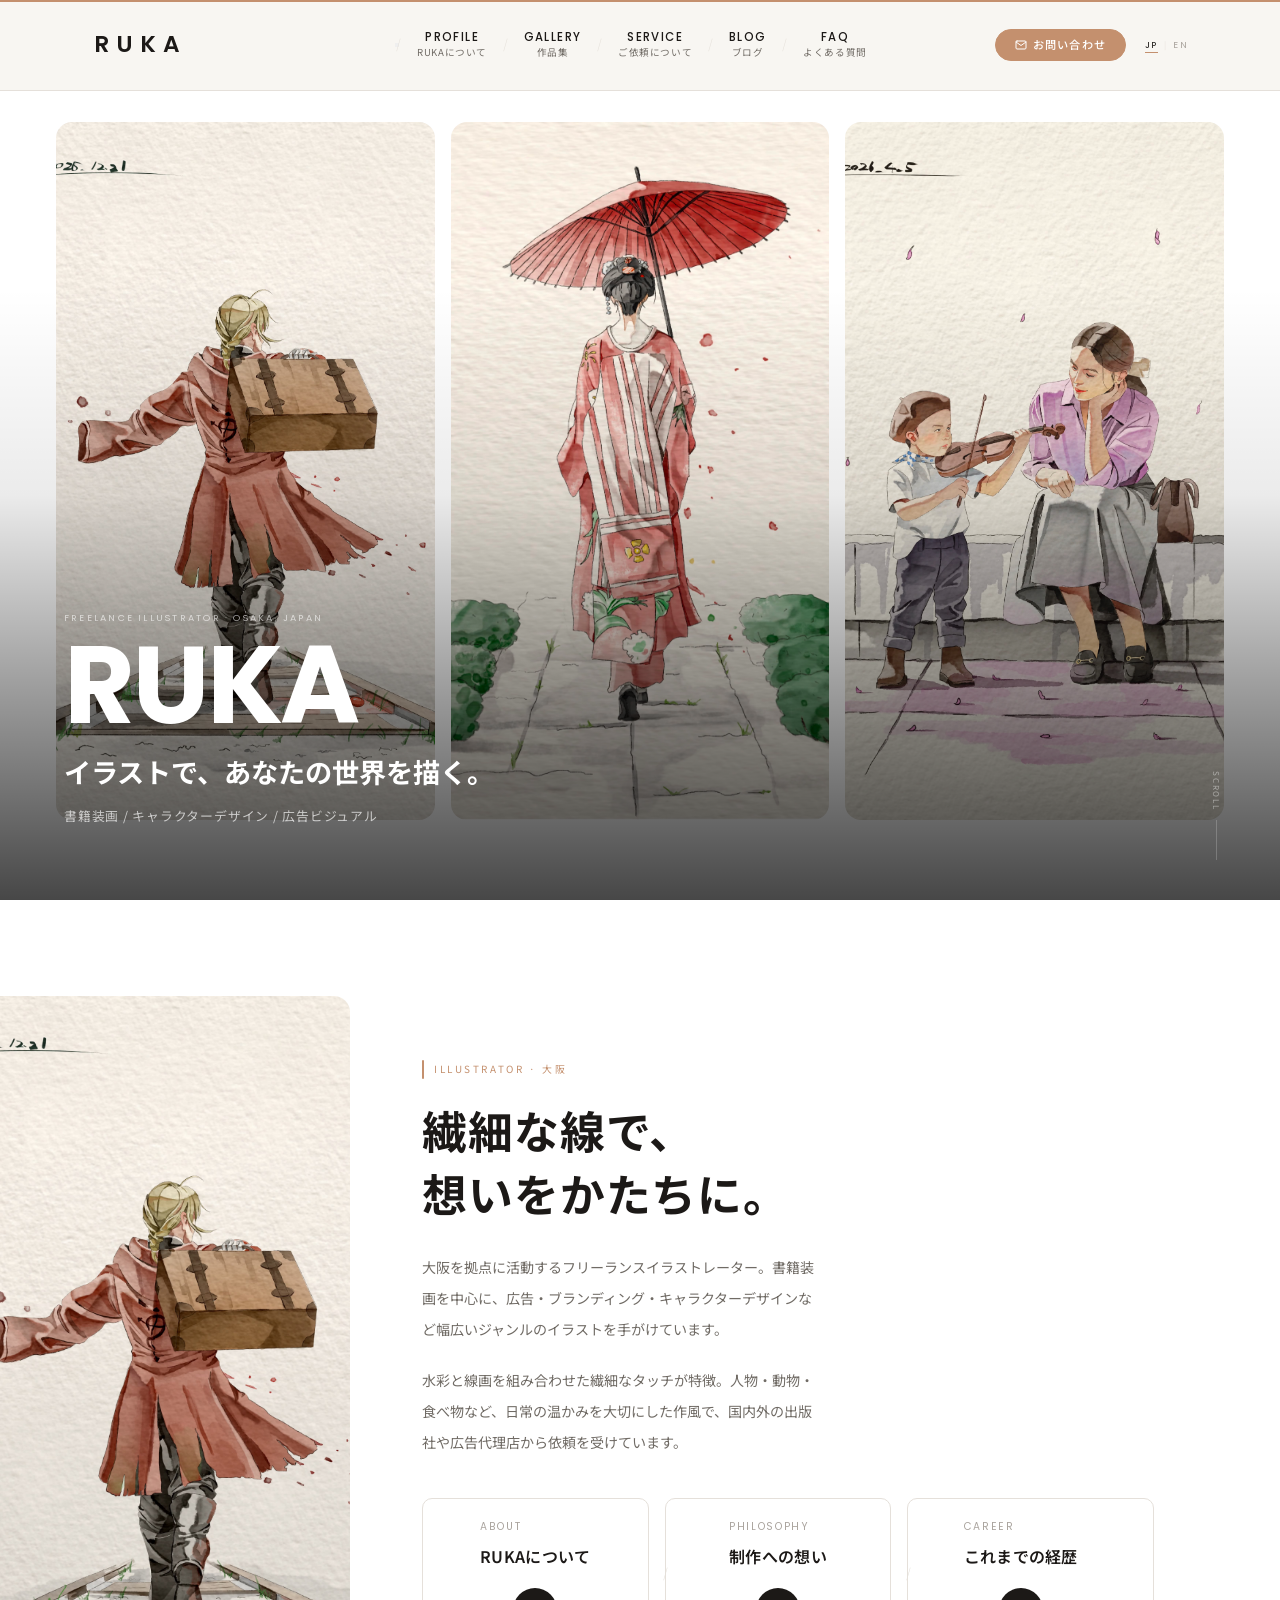
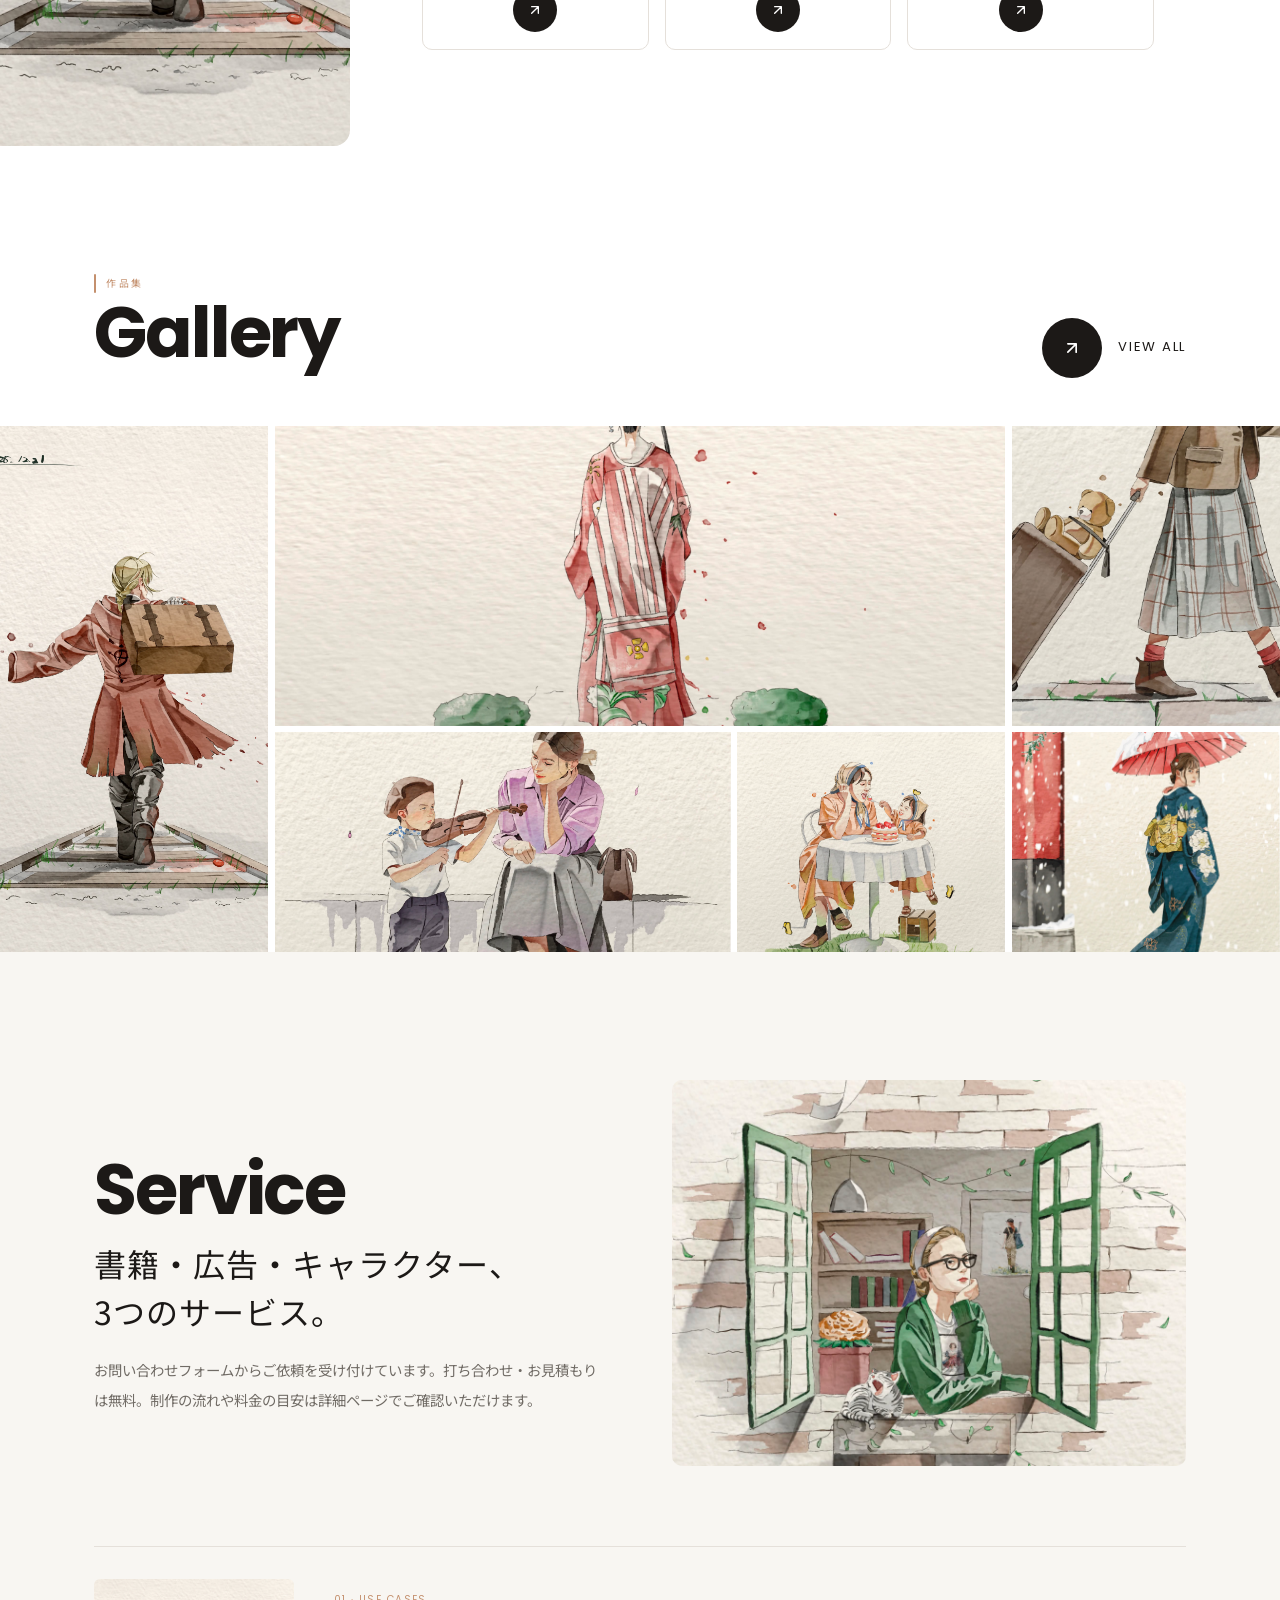
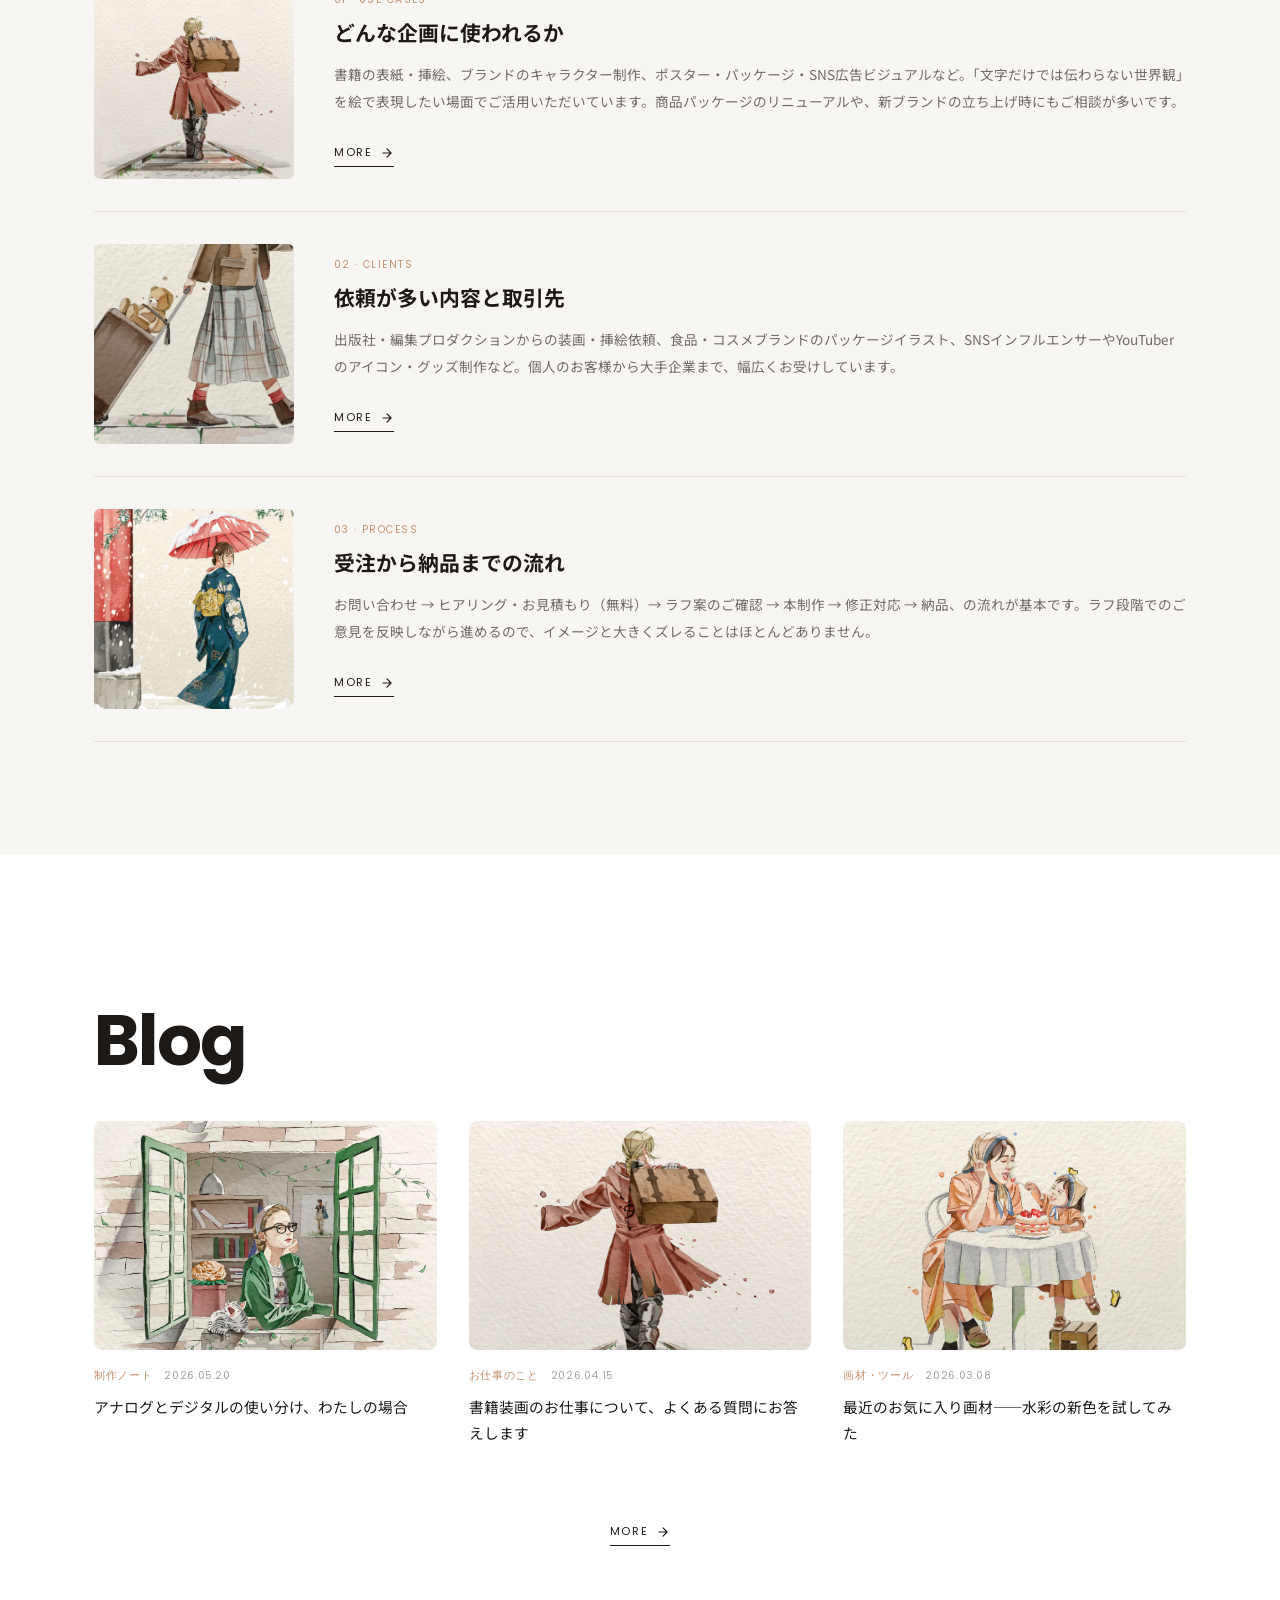
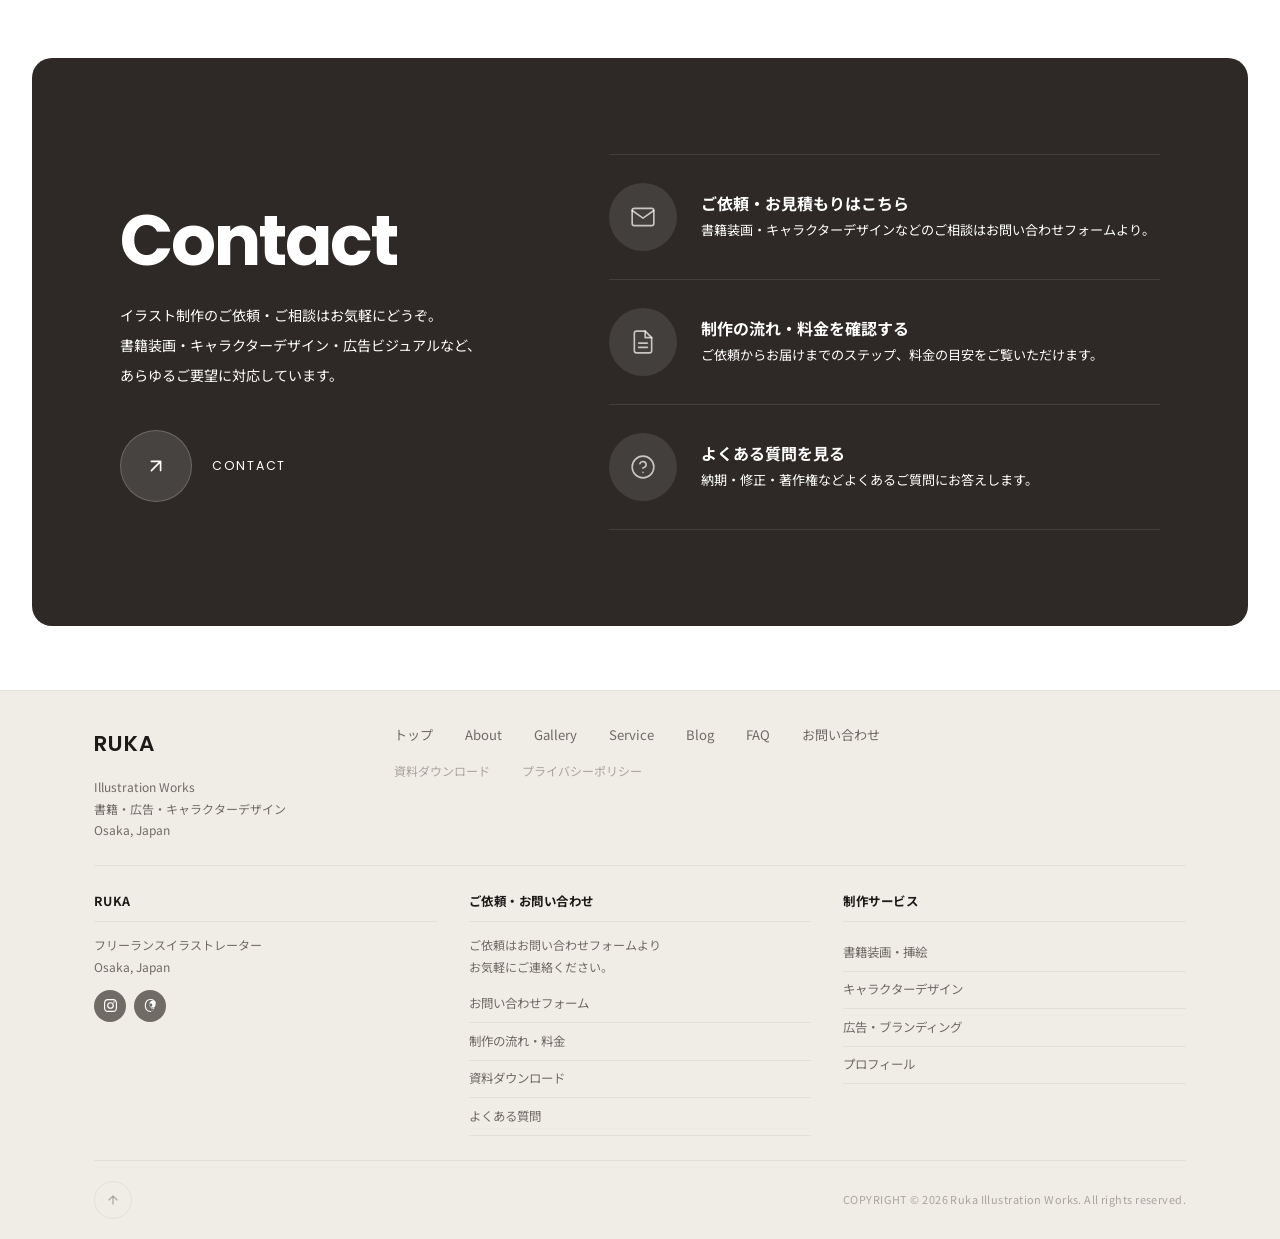
==== index.html @ 796aa5f4 "first commit" ====
<!DOCTYPE html>
<html lang="ja">
<head>
  <meta charset="UTF-8">
  <meta name="viewport" content="width=device-width, initial-scale=1.0">
  <title>RUKA — 書籍・広告・キャラクターのイラスト制作</title>
  <link rel="stylesheet" href="style.css">
  <style>
    /* ── HERO MV ── */
    .hero-mv {
      position: relative;
      width: 100%;
      height: 100svh;
      overflow: hidden;
    }
    .mv-track {
      display: grid;
      grid-template-columns: 1fr 1fr 1fr;
      gap: 16px;
      height: 100%;
      padding: calc(var(--hh) + 2rem) 3.5rem 5rem;
      box-sizing: border-box;
    }
    .mv-panel {
      overflow: hidden;
      position: relative;
    }
    .mv-panel { border-radius: 16px; }
    .mv-panel img {
      width: 100%;
      height: 100%;
      object-fit: cover;
      object-position: center center;
      display: block;
    }
    .mv-overlay {
      position: absolute;
      inset: 0;
      background: linear-gradient(to top, rgba(0,0,0,.72) 0%, rgba(0,0,0,.08) 45%, transparent 68%);
      pointer-events: none;
      z-index: 1;
    }
    .mv-body {
      position: absolute;
      bottom: 4.5rem;
      left: 4rem;
      z-index: 2;
      color: #fff;
    }
    .mv-eyebrow {
      font-family: 'Poppins', sans-serif;
      font-size: .58rem;
      letter-spacing: .24em;
      text-transform: uppercase;
      color: rgba(255,255,255,.62);
      margin-bottom: .65rem;
      display: block;
    }
    .mv-title {
      font-family: 'Poppins', sans-serif;
      font-size: clamp(3.5rem, 8.5vw, 7.5rem);
      font-weight: 700;
      line-height: .9;
      letter-spacing: -.02em;
      margin-bottom: .7rem;
      display: block;
    }
    .mv-sub {
      font-family: var(--font-ja);
      font-size: clamp(1.1rem, 2.2vw, 1.7rem);
      font-weight: 700;
      margin-bottom: .4rem;
      display: block;
    }
    .mv-desc {
      font-size: .8rem;
      color: rgba(255,255,255,.68);
      letter-spacing: .06em;
    }
    .mv-dots { display: none; }
    .mv-clone { display: none; }

    /* スクロールインジケーター */
    .hero-scroll {
      position: absolute;
      bottom: 2.5rem;
      right: 3.5rem;
      z-index: 3;
      display: flex;
      flex-direction: column;
      align-items: center;
      gap: .6rem;
      text-decoration: none;
    }
    .hero-scroll-text {
      font-size: .5rem;
      letter-spacing: .22em;
      text-transform: uppercase;
      color: rgba(255,255,255,.45);
      writing-mode: vertical-rl;
    }
    .hero-scroll-line {
      width: 1px;
      height: 40px;
      background: rgba(255,255,255,.2);
      position: relative;
      overflow: hidden;
    }
    .hero-scroll-line::after {
      content: '';
      position: absolute;
      top: -100%;
      left: 0;
      width: 100%;
      height: 100%;
      background: rgba(255,255,255,.55);
      animation: scrollDrop 1.8s ease-in-out infinite;
    }
    @keyframes scrollDrop {
      0%   { top: -100%; }
      100% { top: 100%; }
    }





























    
    /* ── SECTION SHARED ── */
    /* ── Profile (TOP) ── */
    /* ── Profile section ── */
    .sec-profile-top {
      display: grid;
      grid-template-columns:
        calc(280px + max((100vw - var(--max)) / 2, 0px))
        1fr;
      overflow: hidden;
      padding-top: 6rem;
    }
    .profile-main-img {
      overflow: hidden;
      border-radius: 0 16px 16px 0;
    }
    .profile-main-img img {
      width: 100%; height: 100%;
      object-fit: cover; object-position: center top;
      display: block;
      transition: transform 1s ease;
    }
    .sec-profile-top:hover .profile-main-img img { transform: scale(1.04); }
    .profile-content {
      display: flex;
      flex-direction: column;
      justify-content: center;
      padding: 4rem 3rem 6rem 4.5rem;
      padding-right: calc(max((100vw - var(--max)) / 2, 0px) + 3.5rem);
    }
    .profile-content-inner .eyebrow { margin-bottom: 1.25rem; }
    .profile-content-title {
      font-family: var(--font-ja);
      font-size: clamp(2.2rem, 3.5vw, 3rem);
      font-weight: 700;
      line-height: 1.4;
      margin-bottom: 1.75rem;
      letter-spacing: .02em;
    }
    .profile-content-inner p {
      font-size: .88rem;
      color: var(--ink2);
      line-height: 2.2;
      margin-bottom: 1.25rem;
      max-width: 400px;
    }
    .profile-nav-links {
      display: flex;
      flex-direction: row;
      gap: 1rem;
      margin-top: 2.5rem;
    }
    .profile-nav-link {
      flex: 1;
      display: flex;
      align-items: center;
      justify-content: space-between;
      padding: 1.1rem 1.25rem;
      border: 1px solid var(--border);
      border-radius: 10px;
      text-decoration: none;
      gap: 1rem;
      transition: opacity .2s;
    }
    .profile-nav-link:hover { opacity: .6; }
    .profile-nav-link-en {
      font-family: 'Poppins', sans-serif;
      font-size: .65rem;
      letter-spacing: .16em;
      text-transform: uppercase;
      color: var(--ink3);
      margin-bottom: .3rem;
    }
    .profile-nav-link-ja {
      font-family: var(--font-ja);
      font-size: 1rem;
      font-weight: 600;
      color: var(--ink);
      letter-spacing: .02em;
    }
    .profile-nav-link-arrow {
      width: 44px;
      height: 44px;
      border-radius: 50%;
      background: var(--ink);
      color: #fff;
      display: flex;
      align-items: center;
      justify-content: center;
      flex-shrink: 0;
      transition: background .22s;
    }
    .profile-nav-link:hover .profile-nav-link-arrow { background: var(--accent); }
    /* 丸 More ボタン */
    .circle-more {
      display: inline-flex;
      align-items: center;
      gap: 1rem;
      text-decoration: none;
    }
    .circle-more-icon {
      width: 60px;
      height: 60px;
      border-radius: 50%;
      background: var(--ink);
      color: #fff;
      display: flex;
      align-items: center;
      justify-content: center;
      flex-shrink: 0;
      transition: background .25s;
    }
    .circle-more:hover .circle-more-icon { background: var(--accent); }
    .circle-more-text {
      font-family: 'Poppins', sans-serif;
      font-size: .82rem;
      letter-spacing: .12em;
      text-transform: uppercase;
      color: var(--ink);
      transition: color .25s;
    }
    .circle-more:hover .circle-more-text { color: var(--accent); }

    /* ── Gallery preview ── */
    .sec-gallery-preview { padding: 8rem 0 0; overflow: hidden; }
    .gallery-preview-head {
      display: flex;
      align-items: flex-end;
      justify-content: space-between;
      margin-bottom: 3rem;
    }
    .gallery-preview-head-left .eyebrow { margin-bottom: .5rem; }
    .gallery-preview-grid {
      display: grid;
      grid-template-columns: 1fr 1.7fr 1fr 1fr;
      grid-template-rows: 300px 220px;
      gap: .4rem;
    }
    .gallery-preview-item {
      overflow: hidden;
      background: var(--bg-muted);
    }
    .gallery-preview-item:nth-child(1) { grid-column: 1; grid-row: 1 / span 2; }
    .gallery-preview-item:nth-child(2) { grid-column: 2 / span 2; grid-row: 1; }
    .gallery-preview-item:nth-child(3) { grid-column: 4; grid-row: 1; }
    .gallery-preview-item:nth-child(4) { grid-column: 2; grid-row: 2; }
    .gallery-preview-item:nth-child(5) { grid-column: 3; grid-row: 2; }
    .gallery-preview-item:nth-child(6) { grid-column: 4; grid-row: 2; }
    .gallery-preview-item img {
      width: 100%; height: 100%;
      object-fit: cover;
      display: block;
      transition: transform .7s;
    }
    .gallery-preview-item:hover img { transform: scale(1.06); }

    /* ── Works ── */
    .sec-works-new { padding: 8rem 0 7rem; background: var(--bg-soft); }
    .works-new-head {
      display: grid;
      grid-template-columns: 1fr 1fr;
      gap: 4rem;
      align-items: center;
      margin-bottom: 5rem;
    }
    .works-new-head-text .eyebrow { margin-bottom: .5rem; }
    .works-new-subhead {
      font-family: var(--font-ja);
      font-size: clamp(1.4rem, 2.5vw, 2rem);
      font-weight: 400;
      color: var(--ink);
      line-height: 1.5;
      margin: 1rem 0 1.25rem;
      letter-spacing: .03em;
    }
    .works-new-head-text p {
      font-size: .9rem;
      color: var(--ink2);
      line-height: 2.1;
    }
    .works-new-head-img {
      aspect-ratio: 4/3;
      overflow: hidden;
      border-radius: 10px;
      background: var(--bg-muted);
    }
    .works-new-head-img img {
      width: 100%; height: 100%;
      object-fit: cover;
      display: block;
    }
    .works-list { display: flex; flex-direction: column; }
    .works-item {
      display: grid;
      grid-template-columns: 200px 1fr;
      gap: 2.5rem;
      align-items: center;
      padding: 2rem 0;
      border-top: 1px solid var(--border);
    }
    .works-item:last-child { border-bottom: 1px solid var(--border); }
    .works-item-img {
      aspect-ratio: 1/1;
      overflow: hidden;
      border-radius: 6px;
      background: var(--bg-muted);
    }
    .works-item-img img {
      width: 100%; height: 100%;
      object-fit: cover;
      display: block;
      transition: transform .6s;
    }
    .works-item:hover .works-item-img img { transform: scale(1.04); }
    .works-item-cat {
      font-size: .63rem;
      letter-spacing: .14em;
      text-transform: uppercase;
      color: var(--accent);
      font-family: 'Poppins', sans-serif;
      display: block;
      margin-bottom: .5rem;
    }
    .works-item-title {
      font-family: var(--font-ja);
      font-size: clamp(1rem, 1.8vw, 1.3rem);
      font-weight: 700;
      color: var(--ink);
      margin-bottom: .75rem;
      line-height: 1.5;
      text-align: left;
    }
    .works-item-body-text {
      font-size: .85rem;
      color: var(--ink2);
      line-height: 2;
      text-align: left;
    }
    .works-all-link { text-align: center; margin-top: 3.5rem; }

    /* ── Blog ── */
    .sec-blog {
      padding: 8rem 0 7rem;
    }
    .blog-new-head { margin-bottom: 3rem; }
    .blog-new-head .eyebrow { margin-bottom: .5rem; }
    .blog-grid-new {
      display: grid;
      grid-template-columns: repeat(3, 1fr);
      gap: 2rem;
      margin-bottom: 3rem;
    }
    .blog-card-new {
      display: block;
      text-decoration: none;
      color: var(--ink);
    }
    .blog-card-new-thumb {
      aspect-ratio: 3/2;
      overflow: hidden;
      border-radius: 8px;
      background: var(--bg-muted);
      margin-bottom: 1rem;
    }
    .blog-card-new-thumb img {
      width: 100%; height: 100%;
      object-fit: cover;
      display: block;
      transition: transform .5s;
    }
    .blog-card-new:hover .blog-card-new-thumb img { transform: scale(1.04); }
    .blog-card-new-meta {
      display: flex;
      align-items: center;
      gap: .75rem;
      font-family: 'Poppins', sans-serif;
      font-size: .68rem;
      color: var(--ink3);
      letter-spacing: .06em;
      margin-bottom: .5rem;
    }
    .blog-card-new-cat { color: var(--accent); }
    .blog-card-new-title {
      font-size: .92rem;
      line-height: 1.75;
      color: var(--ink);
      transition: color .2s;
    }
    .blog-card-new:hover .blog-card-new-title { color: var(--accent); }
    .blog-more { text-align: center; }
    .blog-card-new--sp { display: none; }

    /* ── Service ── */
    .sec-service-new {
      padding: 8rem 0 7rem;
      background: var(--bg-soft);
    }
    .service-new-head { margin-bottom: 4rem; }
    .service-new-head .eyebrow { margin-bottom: .5rem; }
    .service-grid-new {
      display: grid;
      grid-template-columns: repeat(3, 1fr);
      gap: 1.75rem;
      margin-bottom: 3rem;
    }
    .service-card-new {
      background: var(--bg);
      border-radius: 10px;
      overflow: hidden;
      border: 1px solid var(--border);
      transition: transform .25s, box-shadow .25s;
    }
    .service-card-new:hover {
      transform: translateY(-4px);
      box-shadow: 0 10px 28px rgba(0,0,0,.07);
    }
    .service-card-img {
      aspect-ratio: 4/3;
      overflow: hidden;
    }
    .service-card-img img {
      width: 100%; height: 100%;
      object-fit: cover;
      display: block;
      transition: transform .5s;
    }
    .service-card-new:hover .service-card-img img { transform: scale(1.04); }
    .service-card-body { padding: 1.5rem 1.75rem 1.75rem; }
    .service-card-num {
      font-family: 'Poppins', sans-serif;
      font-size: .6rem;
      letter-spacing: .18em;
      text-transform: uppercase;
      color: var(--accent);
      margin-bottom: .6rem;
    }
    .service-card-title {
      font-family: var(--font-ja);
      font-size: 1.05rem;
      font-weight: 400;
      color: var(--ink);
      margin-bottom: .6rem;
      line-height: 1.4;
    }
    .service-card-desc {
      font-size: .83rem;
      color: var(--ink2);
      line-height: 1.9;
      margin-bottom: 1rem;
    }
    .service-card-price {
      font-size: .72rem;
      color: var(--ink3);
      border-top: 1px solid var(--border);
      padding-top: .85rem;
    }
    .service-card-price strong {
      font-family: var(--font-en);
      color: var(--accent);
      font-size: .9rem;
      font-weight: 300;
    }
    .service-all-link { text-align: center; }

    /* ── Contact (dark) ── */
    .sec-contact-dark {
      padding: 6rem 4rem;
      background: #2e2926;
      border-radius: 20px;
      overflow: hidden;
      margin: 0 2rem 4rem;
    }
    .contact-dark-inner {
      display: grid;
      grid-template-columns: 1fr 1.4fr;
      gap: 6rem;
      align-items: center;
    }
    .contact-dark-left .eyebrow { color: #fff; margin-bottom: .5rem; }
    .contact-dark-left .sec-deco-title { color: #fff; margin-bottom: 1.75rem; }
    .contact-dark-left-body {
      font-size: .88rem;
      color: #fff;
      line-height: 2.1;
      margin-bottom: 2.5rem;
    }
    .contact-circle-btn {
      display: inline-flex;
      align-items: center;
      gap: 1.25rem;
      text-decoration: none;
    }
    .contact-circle-icon {
      width: 72px;
      height: 72px;
      border-radius: 50%;
      background: rgba(255,255,255,.12);
      border: 1px solid rgba(255,255,255,.2);
      display: flex;
      align-items: center;
      justify-content: center;
      flex-shrink: 0;
      transition: background .25s;
    }
    .contact-circle-btn:hover .contact-circle-icon { background: rgba(255,255,255,.22); }
    .contact-circle-label {
      font-family: 'Poppins', sans-serif;
      font-size: .78rem;
      letter-spacing: .14em;
      text-transform: uppercase;
      color: #fff;
      transition: color .25s;
    }
    .contact-dark-items { display: flex; flex-direction: column; }
    .contact-dark-item {
      display: grid;
      grid-template-columns: 68px 1fr;
      gap: 1.5rem;
      align-items: center;
      padding: 1.75rem 0;
      border-bottom: 1px solid rgba(255,255,255,.1);
      text-decoration: none;
      transition: opacity .2s;
    }
    .contact-dark-item:first-child { border-top: 1px solid rgba(255,255,255,.1); }
    .contact-dark-item:hover { opacity: .75; }
    .contact-dark-item-icon {
      width: 68px;
      height: 68px;
      border-radius: 50%;
      background: rgba(255,255,255,.1);
      display: flex;
      align-items: center;
      justify-content: center;
      flex-shrink: 0;
    }
    .contact-dark-item h3 {
      font-family: var(--font-ja);
      font-size: 1rem;
      font-weight: 700;
      color: #fff;
      margin-bottom: .3rem;
      line-height: 1.4;
    }
    .contact-dark-item p {
      font-size: .82rem;
      color: #fff;
      line-height: 1.7;
    }

    /* ── Brand Statement ── */
    .sec-brand-stmt {
      padding: 6rem 0 5rem;
    }
    .brand-stmt-inner {
      display: grid;
      grid-template-columns: 1fr 1fr;
      gap: 4rem;
      align-items: center;
    }
    .brand-stmt-name {
      font-family: 'Poppins', sans-serif;
      font-size: clamp(4rem, 9vw, 9rem);
      font-weight: 700;
      color: var(--ink);
      line-height: 1;
      letter-spacing: -.03em;
    }
    .brand-stmt-tagline {
      font-family: var(--font-ja);
      font-size: clamp(1.4rem, 2.8vw, 2.4rem);
      font-weight: 700;
      color: var(--ink);
      line-height: 1.4;
      margin-bottom: .75rem;
    }
    .brand-stmt-desc {
      font-size: .82rem;
      color: var(--ink3);
      letter-spacing: .08em;
    }

    @media (max-width: 960px) {
      /* ── SP SLIDER ── */
      .mv-track {
        display: flex;
        gap: 12px;
        height: 100%;
        padding: 0;
        transition: transform .7s cubic-bezier(.4,0,.2,1);
      }
      .mv-panel {
        width: 85vw;
        flex-shrink: 0;
        border-radius: 16px !important;
      }
      .mv-clone { display: flex; }
      .mv-track { padding: calc(var(--hh) + 1rem) 0 4rem; }
      .mv-body { bottom: 4rem; left: 1.5rem; right: 1.5rem; }
      .mv-dots {
        display: flex;
        position: absolute;
        bottom: 2rem;
        left: 50%;
        transform: translateX(-50%);
        gap: .5rem;
        z-index: 3;
      }
      .mv-dot {
        height: 6px;
        width: 6px;
        border-radius: 3px;
        background: rgba(255,255,255,.38);
        transition: width .3s, background .3s;
      }
      .mv-dot.active { width: 18px; background: #fff; }
      .hero-scroll { display: none; }
      /* ── NEW SECTIONS SP ── */
      .sec-profile-top { grid-template-columns: 1fr; padding-top: 0; }
      .profile-main-img { aspect-ratio: 3/4; border-radius: 0; }
      .profile-content { padding: 3rem 1.5rem 5rem; }
      .profile-content-inner p { max-width: 100%; }
      .gallery-preview-head { flex-direction: column; align-items: flex-start; gap: 1.5rem; }
      .gallery-preview-grid {
        grid-template-columns: 3fr 2fr 2fr;
        grid-template-rows: 195px 215px 165px;
      }
      .gallery-preview-item:nth-child(1) { grid-column: 1 / span 2; grid-row: 1; }
      .gallery-preview-item:nth-child(2) { grid-column: 3;           grid-row: 1; }
      .gallery-preview-item:nth-child(3) { grid-column: 1;           grid-row: 2; }
      .gallery-preview-item:nth-child(4) { grid-column: 2 / span 2;  grid-row: 2; }
      .gallery-preview-item:nth-child(5) { grid-column: 1 / span 2;  grid-row: 3; }
      .gallery-preview-item:nth-child(6) { grid-column: 3;           grid-row: 3; display: block; }
      .works-new-head { grid-template-columns: 1fr; }
      .works-new-head-img { order: -1; }
      .works-item { grid-template-columns: 160px 1fr; gap: 1.5rem; }
      .service-grid-new { grid-template-columns: 1fr; }
      .contact-dark-inner { grid-template-columns: 1fr; gap: 3rem; }
      .sec-contact-dark { padding: 4rem 1.5rem 5rem; border-radius: 0; margin: 0; }
    }
    @media (max-width: 640px) {
      .stats-inner { gap: 2rem; }
      .sec-deco-title { font-size: clamp(2.8rem, 13vw, 4.5rem); }
      .brand-stmt-inner { grid-template-columns: 1fr; gap: 2rem; }
      .works-item { grid-template-columns: 1fr; gap: 1rem; }
      .service-grid-new { grid-template-columns: 1fr 1fr; gap: 1rem; }
      .blog-grid-new { grid-template-columns: 1fr 1fr; }
      .blog-card-new--sp { display: block; }
      .news-item-new { grid-template-columns: 1fr; gap: .3rem; }
    }
  </style>
</head>
<body>

<header>
  <div class="wrap">
    <a href="index.html" class="logo">RUKA</a>
    <nav id="nav">
      <a href="profile.html"><span class="nav-en">Profile</span><span class="nav-ja">RUKAについて</span></a>
      <a href="gallery.html"><span class="nav-en">Gallery</span><span class="nav-ja">作品集</span></a>
      <a href="service.html"><span class="nav-en">Service</span><span class="nav-ja">ご依頼について</span></a>
      <a href="news.html"><span class="nav-en">Blog</span><span class="nav-ja">ブログ</span></a>
      <a href="faq.html"><span class="nav-en">FAQ</span><span class="nav-ja">よくある質問</span></a>
      <div class="nav-lang">
        <button class="lang-sw-btn" data-lang="ja">JP</button>
        <span class="lang-sw-sep">|</span>
        <button class="lang-sw-btn" data-lang="en">EN</button>
      </div>
      <div class="nav-cta-wrap">
        <a href="contact.html" class="header-cta-btn header-cta-btn--fill"><svg width="14" height="14" viewBox="0 0 24 24" fill="none" stroke="currentColor" stroke-width="2" stroke-linecap="round" stroke-linejoin="round"><path d="M4 4h16c1.1 0 2 .9 2 2v12c0 1.1-.9 2-2 2H4c-1.1 0-2-.9-2-2V6c0-1.1.9-2 2-2z"/><polyline points="22,6 12,13 2,6"/></svg>お問い合わせ</a>
      </div>
    </nav>
    <div class="header-cta">
      <a href="contact.html" class="header-cta-btn header-cta-btn--fill"><svg width="12" height="12" viewBox="0 0 24 24" fill="none" stroke="currentColor" stroke-width="2" stroke-linecap="round" stroke-linejoin="round"><path d="M4 4h16c1.1 0 2 .9 2 2v12c0 1.1-.9 2-2 2H4c-1.1 0-2-.9-2-2V6c0-1.1.9-2 2-2z"/><polyline points="22,6 12,13 2,6"/></svg>お問い合わせ</a>
    </div>
    <div class="lang-sw">
      <button class="lang-sw-btn" data-lang="ja">JP</button>
      <span class="lang-sw-sep">|</span>
      <button class="lang-sw-btn" data-lang="en">EN</button>
    </div>
    <button class="menu-btn" id="menuBtn" aria-label="メニューを開く">
      <span></span><span></span><span></span>
    </button>
  </div>
</header>

<!-- HERO MV -->
<section class="hero-mv">
  <div class="mv-track" id="mvTrack">
    <div class="mv-panel mv-clone"><img src="images/oyako.jpg"   alt=""></div>
    <div class="mv-panel"><img src="images/hagaren.jpg" alt="イラスト作品1"></div>
    <div class="mv-panel"><img src="images/maiko.jpg"   alt="イラスト作品2"></div>
    <div class="mv-panel"><img src="images/oyako.jpg"   alt="イラスト作品3"></div>
    <div class="mv-panel mv-clone"><img src="images/hagaren.jpg" alt=""></div>
  </div>
  <div class="mv-overlay"></div>
  <div class="mv-body">
    <span class="mv-eyebrow">Freelance Illustrator · Osaka, Japan</span>
    <span class="mv-title">RUKA</span>
    <span class="mv-sub">イラストで、あなたの世界を描く。</span>
    <p class="mv-desc">書籍装画 / キャラクターデザイン / 広告ビジュアル</p>
  </div>
  <div class="mv-dots" id="mvDots">
    <span class="mv-dot active"></span>
    <span class="mv-dot"></span>
    <span class="mv-dot"></span>
  </div>
  <a href="#profile" class="hero-scroll" aria-label="スクロールして続きを見る">
    <span class="hero-scroll-text">Scroll</span>
    <span class="hero-scroll-line"></span>
  </a>
</section>


<!-- ④ Profile -->
<section class="sec-profile-top" id="profile">

  <!-- 左：メイン画像（画面端ブリード） -->
  <div class="profile-main-img">
    <img src="images/hagaren.jpg" alt="RUKA イラスト作品">
  </div>

  <!-- 右：テキストコンテンツ -->
  <div class="profile-content">
    <div class="profile-content-inner">
      <span class="eyebrow">Illustrator · 大阪</span>
      <h2 class="profile-content-title">繊細な線で、<br>想いをかたちに。</h2>
      <p>大阪を拠点に活動するフリーランスイラストレーター。書籍装画を中心に、広告・ブランディング・キャラクターデザインなど幅広いジャンルのイラストを手がけています。</p>
      <p>水彩と線画を組み合わせた繊細なタッチが特徴。人物・動物・食べ物など、日常の温かみを大切にした作風で、国内外の出版社や広告代理店から依頼を受けています。</p>
      <nav class="profile-nav-links">
        <a href="profile.html" class="profile-nav-link">
          <div>
            <div class="profile-nav-link-en">About</div>
            <div class="profile-nav-link-ja">RUKAについて</div>
          </div>
          <span class="profile-nav-link-arrow">
            <svg width="16" height="16" viewBox="0 0 24 24" fill="none" stroke="currentColor" stroke-width="2" stroke-linecap="round" stroke-linejoin="round"><path d="M7 17L17 7M17 7H7M17 7v10"/></svg>
          </span>
        </a>
        <a href="profile.html#philosophy" class="profile-nav-link">
          <div>
            <div class="profile-nav-link-en">Philosophy</div>
            <div class="profile-nav-link-ja">制作への想い</div>
          </div>
          <span class="profile-nav-link-arrow">
            <svg width="16" height="16" viewBox="0 0 24 24" fill="none" stroke="currentColor" stroke-width="2" stroke-linecap="round" stroke-linejoin="round"><path d="M7 17L17 7M17 7H7M17 7v10"/></svg>
          </span>
        </a>
        <a href="profile.html#career" class="profile-nav-link">
          <div>
            <div class="profile-nav-link-en">Career</div>
            <div class="profile-nav-link-ja">これまでの経歴</div>
          </div>
          <span class="profile-nav-link-arrow">
            <svg width="16" height="16" viewBox="0 0 24 24" fill="none" stroke="currentColor" stroke-width="2" stroke-linecap="round" stroke-linejoin="round"><path d="M7 17L17 7M17 7H7M17 7v10"/></svg>
          </span>
        </a>
      </nav>
    </div>
  </div>

</section>

<!-- ⑤ Gallery preview -->
<section class="sec-gallery-preview" id="gallery">
  <div class="wrap">
    <div class="gallery-preview-head">
      <div class="gallery-preview-head-left">
        <span class="eyebrow">作品集</span>
        <h2 class="sec-deco-title">Gallery</h2>
      </div>
      <a href="gallery.html" class="circle-more">
        <span class="circle-more-icon">
          <svg width="20" height="20" viewBox="0 0 24 24" fill="none" stroke="currentColor" stroke-width="2" stroke-linecap="round" stroke-linejoin="round"><path d="M7 17L17 7M17 7H7M17 7v10"/></svg>
        </span>
        <span class="circle-more-text">View All</span>
      </a>
    </div>
  </div>
  <!-- グリッドはフルブリード -->
  <div class="gallery-preview-grid">
    <div class="gallery-preview-item"><img src="images/hagaren.jpg" alt="イラスト作品"></div>
    <div class="gallery-preview-item"><img src="images/maiko.jpg" alt="イラスト作品"></div>
    <div class="gallery-preview-item"><img src="images/kuma.jpg" alt="イラスト作品"></div>
    <div class="gallery-preview-item"><img src="images/oyako.jpg" alt="イラスト作品"></div>
    <div class="gallery-preview-item"><img src="images/cake.jpg" alt="イラスト作品"></div>
    <div class="gallery-preview-item"><img src="images/kimono.jpg" alt="イラスト作品"></div>
  </div>
</section>

<!-- ⑥ Service -->
<section class="sec-works-new">
  <div class="wrap">
    <div class="works-new-head">
      <div class="works-new-head-text">
        <span class="eyebrow">ご依頼について</span>
        <h2 class="sec-deco-title">Service</h2>
        <h3 class="works-new-subhead">書籍・広告・キャラクター、<br>3つのサービス。</h3>
        <p>お問い合わせフォームからご依頼を受け付けています。打ち合わせ・お見積もりは無料。制作の流れや料金の目安は詳細ページでご確認いただけます。</p>
      </div>
      <div class="works-new-head-img">
        <img src="images/mado.jpg" alt="制作サービス">
      </div>
    </div>
    <div class="works-list">

      <div class="works-item">
        <div class="works-item-img"><img src="images/hagaren.jpg" alt="どんな企画に使われるか"></div>
        <div>
          <span class="works-item-cat">01 · Use Cases</span>
          <h3 class="works-item-title">どんな企画に使われるか</h3>
          <p class="works-item-body-text">書籍の表紙・挿絵、ブランドのキャラクター制作、ポスター・パッケージ・SNS広告ビジュアルなど。「文字だけでは伝わらない世界観」を絵で表現したい場面でご活用いただいています。商品パッケージのリニューアルや、新ブランドの立ち上げ時にもご相談が多いです。</p>
          <a href="service.html#usecases" class="link-more">More <svg width="14" height="14" viewBox="0 0 24 24" fill="none" stroke="currentColor" stroke-width="2" stroke-linecap="round" stroke-linejoin="round"><path d="M5 12h14M12 5l7 7-7 7"/></svg></a>
        </div>
      </div>

      <div class="works-item">
        <div class="works-item-img"><img src="images/kuma.jpg" alt="依頼が多い内容と取引先"></div>
        <div>
          <span class="works-item-cat">02 · Clients</span>
          <h3 class="works-item-title">依頼が多い内容と取引先</h3>
          <p class="works-item-body-text">出版社・編集プロダクションからの装画・挿絵依頼、食品・コスメブランドのパッケージイラスト、SNSインフルエンサーやYouTuberのアイコン・グッズ制作など。個人のお客様から大手企業まで、幅広くお受けしています。</p>
          <a href="service.html#clients" class="link-more">More <svg width="14" height="14" viewBox="0 0 24 24" fill="none" stroke="currentColor" stroke-width="2" stroke-linecap="round" stroke-linejoin="round"><path d="M5 12h14M12 5l7 7-7 7"/></svg></a>
        </div>
      </div>

      <div class="works-item">
        <div class="works-item-img"><img src="images/kimono.jpg" alt="受注から納品までの流れ"></div>
        <div>
          <span class="works-item-cat">03 · Process</span>
          <h3 class="works-item-title">受注から納品までの流れ</h3>
          <p class="works-item-body-text">お問い合わせ → ヒアリング・お見積もり（無料）→ ラフ案のご確認 → 本制作 → 修正対応 → 納品、の流れが基本です。ラフ段階でのご意見を反映しながら進めるので、イメージと大きくズレることはほとんどありません。</p>
          <a href="service.html#process" class="link-more">More <svg width="14" height="14" viewBox="0 0 24 24" fill="none" stroke="currentColor" stroke-width="2" stroke-linecap="round" stroke-linejoin="round"><path d="M5 12h14M12 5l7 7-7 7"/></svg></a>
        </div>
      </div>

    </div>
  </div>
</section>

<!-- ⑦ Blog -->
<section class="sec-blog">
  <div class="wrap">
    <div class="blog-new-head">
      <span class="eyebrow">ブログ</span>
      <h2 class="sec-deco-title">Blog</h2>
    </div>
    <div class="blog-grid-new">

      <a href="news.html" class="blog-card-new">
        <div class="blog-card-new-thumb"><img src="images/mado.jpg" alt=""></div>
        <div class="blog-card-new-meta">
          <span class="blog-card-new-cat">制作ノート</span>
          <span>2026.05.20</span>
        </div>
        <p class="blog-card-new-title">アナログとデジタルの使い分け、わたしの場合</p>
      </a>

      <a href="news.html" class="blog-card-new">
        <div class="blog-card-new-thumb"><img src="images/hagaren.jpg" alt=""></div>
        <div class="blog-card-new-meta">
          <span class="blog-card-new-cat">お仕事のこと</span>
          <span>2026.04.15</span>
        </div>
        <p class="blog-card-new-title">書籍装画のお仕事について、よくある質問にお答えします</p>
      </a>

      <a href="news.html" class="blog-card-new">
        <div class="blog-card-new-thumb"><img src="images/cake.jpg" alt=""></div>
        <div class="blog-card-new-meta">
          <span class="blog-card-new-cat">画材・ツール</span>
          <span>2026.03.08</span>
        </div>
        <p class="blog-card-new-title">最近のお気に入り画材——水彩の新色を試してみた</p>
      </a>

      <a href="news.html" class="blog-card-new blog-card-new--sp">
        <div class="blog-card-new-thumb"><img src="images/kuma.jpg" alt=""></div>
        <div class="blog-card-new-meta">
          <span class="blog-card-new-cat">制作ノート</span>
          <span>2026.02.22</span>
        </div>
        <p class="blog-card-new-title">キャラクターデザインで大切にしていること</p>
      </a>

    </div>
    <div class="blog-more">
      <a href="news.html" class="link-more">More <svg width="14" height="14" viewBox="0 0 24 24" fill="none" stroke="currentColor" stroke-width="2" stroke-linecap="round" stroke-linejoin="round"><path d="M5 12h14M12 5l7 7-7 7"/></svg></a>
    </div>
  </div>
</section>

<!-- ⑨ Contact (dark) -->
<section class="sec-contact-dark">
  <div class="wrap">
    <div class="contact-dark-inner">

      <div class="contact-dark-left">
        <span class="eyebrow">お問い合わせ</span>
        <h2 class="sec-deco-title">Contact</h2>
        <p class="contact-dark-left-body">イラスト制作のご依頼・ご相談はお気軽にどうぞ。<br>書籍装画・キャラクターデザイン・広告ビジュアルなど、<br>あらゆるご要望に対応しています。</p>
        <a href="contact.html" class="contact-circle-btn">
          <span class="contact-circle-icon">
            <svg width="22" height="22" viewBox="0 0 24 24" fill="none" stroke="#fff" stroke-width="1.8" stroke-linecap="round" stroke-linejoin="round"><path d="M7 17L17 7M17 7H7M17 7v10"/></svg>
          </span>
          <span class="contact-circle-label">Contact</span>
        </a>
      </div>

      <div class="contact-dark-items">
        <a href="contact.html" class="contact-dark-item">
          <div class="contact-dark-item-icon">
            <svg width="26" height="26" viewBox="0 0 24 24" fill="none" stroke="rgba(255,255,255,.7)" stroke-width="1.5" stroke-linecap="round" stroke-linejoin="round"><path d="M4 4h16c1.1 0 2 .9 2 2v12c0 1.1-.9 2-2 2H4c-1.1 0-2-.9-2-2V6c0-1.1.9-2 2-2z"/><polyline points="22,6 12,13 2,6"/></svg>
          </div>
          <div>
            <h3>ご依頼・お見積もりはこちら</h3>
            <p>書籍装画・キャラクターデザインなどのご相談はお問い合わせフォームより。</p>
          </div>
        </a>
        <a href="service.html" class="contact-dark-item">
          <div class="contact-dark-item-icon">
            <svg width="26" height="26" viewBox="0 0 24 24" fill="none" stroke="rgba(255,255,255,.7)" stroke-width="1.5" stroke-linecap="round" stroke-linejoin="round"><path d="M14 2H6a2 2 0 0 0-2 2v16a2 2 0 0 0 2 2h12a2 2 0 0 0 2-2V8z"/><polyline points="14 2 14 8 20 8"/><line x1="16" y1="13" x2="8" y2="13"/><line x1="16" y1="17" x2="8" y2="17"/></svg>
          </div>
          <div>
            <h3>制作の流れ・料金を確認する</h3>
            <p>ご依頼からお届けまでのステップ、料金の目安をご覧いただけます。</p>
          </div>
        </a>
        <a href="faq.html" class="contact-dark-item">
          <div class="contact-dark-item-icon">
            <svg width="26" height="26" viewBox="0 0 24 24" fill="none" stroke="rgba(255,255,255,.7)" stroke-width="1.5" stroke-linecap="round" stroke-linejoin="round"><circle cx="12" cy="12" r="10"/><path d="M9.09 9a3 3 0 0 1 5.83 1c0 2-3 3-3 3"/><line x1="12" y1="17" x2="12.01" y2="17"/></svg>
          </div>
          <div>
            <h3>よくある質問を見る</h3>
            <p>納期・修正・著作権などよくあるご質問にお答えします。</p>
          </div>
        </a>
      </div>

    </div>
  </div>
</section>


<footer>
  <div class="wrap">

    <!-- 上段：ロゴ＋ナビ -->
    <div class="ft-top">
      <div>
        <a href="index.html" class="ft-logo-link">RUKA</a>
        <p class="ft-tagline">Illustration Works<br>書籍・広告・キャラクターデザイン<br>Osaka, Japan</p>
      </div>
      <div>
        <div class="ft-nav-links">
          <a href="index.html">トップ</a>
          <a href="profile.html">About</a>
          <a href="gallery.html">Gallery</a>
          <a href="service.html">Service</a>
          <a href="news.html">Blog</a>
          <a href="faq.html">FAQ</a>
          <a href="contact.html">お問い合わせ</a>
        </div>
        <div class="ft-sub-links">
          <a href="download.html">資料ダウンロード</a>
          <a href="privacy.html">プライバシーポリシー</a>
        </div>
      </div>
    </div>

    <hr class="ft-sep">

    <!-- 中段：3カラム -->
    <div class="ft-cols">

      <div>
        <p class="ft-col-name">RUKA</p>
        <p class="ft-col-info">フリーランスイラストレーター<br>Osaka, Japan</p>
        <div class="ft-sns-row">
          <a href="https://www.instagram.com/imagen_luca?igsh=OGRra2x5NGVub3J4&utm_source=qr" class="ft-sns-icon" aria-label="Instagram" target="_blank" rel="noopener"><svg width="13" height="13" viewBox="0 0 24 24" fill="currentColor"><path d="M12 2.163c3.204 0 3.584.012 4.85.07 3.252.148 4.771 1.691 4.919 4.919.058 1.265.069 1.645.069 4.849 0 3.205-.012 3.584-.069 4.849-.149 3.225-1.664 4.771-4.919 4.919-1.266.058-1.644.07-4.85.07-3.204 0-3.584-.012-4.849-.07-3.26-.149-4.771-1.699-4.919-4.92-.058-1.265-.07-1.644-.07-4.849 0-3.204.013-3.583.07-4.849.149-3.227 1.664-4.771 4.919-4.919 1.266-.057 1.645-.069 4.849-.069zM12 0C8.741 0 8.333.014 7.053.072 2.695.272.273 2.69.073 7.052.014 8.333 0 8.741 0 12c0 3.259.014 3.668.072 4.948.2 4.358 2.618 6.78 6.98 6.98C8.333 23.986 8.741 24 12 24c3.259 0 3.668-.014 4.948-.072 4.354-.2 6.782-2.618 6.979-6.98.059-1.28.073-1.689.073-4.948 0-3.259-.014-3.667-.072-4.947-.196-4.354-2.617-6.78-6.979-6.98C15.668.014 15.259 0 12 0zm0 5.838a6.162 6.162 0 1 0 0 12.324 6.162 6.162 0 0 0 0-12.324zM12 16a4 4 0 1 1 0-8 4 4 0 0 1 0 8zm6.406-11.845a1.44 1.44 0 1 0 0 2.881 1.44 1.44 0 0 0 0-2.881z"/></svg></a>
          <a href="https://www.threads.com/@imagen_luca?igshid=NTc4MTIwNjQ2YQ==" class="ft-sns-icon" aria-label="Threads" target="_blank" rel="noopener"><svg width="13" height="13" viewBox="0 0 24 24" fill="currentColor"><path d="M12.186 24h-.007c-3.581-.024-6.334-1.205-8.184-3.509C2.35 18.44 1.5 15.586 1.472 12.01v-.017c.03-3.579.879-6.43 2.525-8.482C5.845 1.205 8.6.024 12.18 0h.014c2.746.02 5.043.725 6.826 2.098 1.702 1.31 2.807 3.171 3.288 5.529l-2.498.368c-.79-3.971-3.277-5.996-7.617-6.006-2.915.015-5.084.925-6.45 2.706C4.48 6.094 3.76 8.499 3.737 11.99c.024 3.494.745 5.9 2.006 7.299 1.367 1.782 3.537 2.69 6.455 2.706 2.668-.012 4.52-.707 5.62-2.113.813-1.026 1.254-2.537 1.314-4.494a9.856 9.856 0 0 1-.65.032c-3.46 0-6.16-1.165-7.495-3.108-.753-1.08-1.057-2.4-.884-3.82.196-1.614.94-3.01 2.074-3.926 1.09-.882 2.483-1.297 4.044-1.2 1.877.12 3.34.965 4.22 2.398.69 1.124.99 2.635.89 4.494l-.005.091c-.042.966-.227 1.845-.555 2.62-.47 1.115-1.218 1.944-2.218 2.46-.56.29-1.17.467-1.82.525l-.022.002c-.172.015-.345.022-.52.022-1.71 0-3.234-.593-4.41-1.715.126 1.04.44 1.838.95 2.367.655.693 1.674 1.038 3.029 1.026.65-.006 1.22-.094 1.7-.26l.826 2.334c-.764.27-1.637.42-2.597.432zm.314-10.065c.144.023.285.034.42.034.51 0 .952-.152 1.316-.452.508-.419.837-1.068.978-1.932.101-.621.094-1.214-.022-1.715-.181-.779-.61-1.315-1.274-1.592a3.226 3.226 0 0 0-1.093-.196c-.85 0-1.567.275-2.076.796-.508.52-.793 1.265-.848 2.21-.06 1.003.184 1.828.706 2.39.484.52 1.197.813 2.057.857l-.164-.4z"/></svg></a>
        </div>
      </div>

      <div>
        <p class="ft-col-name">ご依頼・お問い合わせ</p>
        <p class="ft-col-info">ご依頼はお問い合わせフォームより<br>お気軽にご連絡ください。</p>
        <ul class="ft-col-links">
          <li><a href="contact.html">お問い合わせフォーム</a></li>
          <li><a href="service.html">制作の流れ・料金</a></li>
          <li><a href="download.html">資料ダウンロード</a></li>
          <li><a href="faq.html">よくある質問</a></li>
        </ul>
      </div>

      <div>
        <p class="ft-col-name">制作サービス</p>
        <ul class="ft-col-links">
          <li><a href="gallery.html">書籍装画・挿絵</a></li>
          <li><a href="gallery.html">キャラクターデザイン</a></li>
          <li><a href="gallery.html">広告・ブランディング</a></li>
          <li><a href="profile.html">プロフィール</a></li>
        </ul>
      </div>

    </div>

    <!-- 下段：戻るボタン＋著作権 -->
    <div class="ft-bar">
      <a href="#" class="ft-back-top" aria-label="ページトップへ">
        <svg width="14" height="14" viewBox="0 0 24 24" fill="none" stroke="currentColor" stroke-width="2" stroke-linecap="round" stroke-linejoin="round"><path d="M12 19V5M5 12l7-7 7 7"/></svg>
      </a>
      <p class="ft-copy">COPYRIGHT © 2026 Ruka Illustration Works. All rights reserved.</p>
    </div>

  </div>
</footer>

<script>
  const btn = document.getElementById('menuBtn');
  const nav = document.getElementById('nav');
  const overlay = document.createElement('div');
  overlay.className = 'nav-overlay';
  document.body.appendChild(overlay);
  const closeBtn = document.createElement('button');
  closeBtn.className = 'nav-close-btn';
  closeBtn.setAttribute('aria-label', 'メニューを閉じる');
  closeBtn.innerHTML = '<span></span><span></span>';
  nav.prepend(closeBtn);
  function closeMenu() {
    btn.classList.remove('open');
    nav.classList.remove('open');
    overlay.classList.remove('open');
    document.body.style.overflow = '';
  }
  btn.addEventListener('click', () => {
    const isOpen = nav.classList.toggle('open');
    btn.classList.toggle('open', isOpen);
    overlay.classList.toggle('open', isOpen);
    document.body.style.overflow = isOpen ? 'hidden' : '';
  });
  overlay.addEventListener('click', closeMenu);
  closeBtn.addEventListener('click', closeMenu);


  // Scroll animation
  (function(){
    const SELS = [
      '.eyebrow', '.section-title', '.s-head',
      '.contact-sub-h2', '.work-cat', '.work-title', '.work-meta-row',
      '.works-grid > *', '.pickup-grid > *', '.latest-grid > *', '.posts-grid > *',
      '.visual-sub-grid > *', '.visual-main',
      '.card', '.blog-card', '.ex-card', '.cdl-card', '.pg-card', '.pg-card',
      '.step',
      'details',
      '.contact-sub-grid > div',
      '.contact-steps', '.contact-form-head', '.contact-form-body',
      '.detail-body section', '.data-table',
      '.ft-grid', '.cta-band', '.cta-inline',
      '.pagination-grid > *',
      '.sidebar-sec',
      '.faq-toc', '.faq-cat',
      '.featured-card', '.featured-body',
      '.about-photo', '.philosophy-grid', '.career-item',
      '.stats-strip', '.price-row', '.dl-card',
      '.blog-layout > *', '.blog-sidebar > *'
    ].join(',');
    const all = Array.from(document.querySelectorAll(SELS));
    const els = all.filter(el => !el.closest('.hero-full, .page-hero, .hero-scroll, .header-cta, header, .lang-sw'));
    els.forEach(el => el.classList.add('anim'));
    const io = new IntersectionObserver(entries => {
      entries.forEach(e => {
        if (e.isIntersecting) { e.target.classList.add('anim-in'); io.unobserve(e.target); }
      });
    }, { threshold: 0.07 });
    els.forEach(el => io.observe(el));
  })();

  // Language switcher
  (function() {
    const langBtns = document.querySelectorAll('.lang-sw-btn');
    const saved = localStorage.getItem('lang') || 'ja';
    document.documentElement.lang = saved;
    document.body.classList.toggle('lang-en', saved === 'en');
    langBtns.forEach(b => b.classList.toggle('active', b.dataset.lang === saved));
    langBtns.forEach(b => b.addEventListener('click', () => {
      const l = b.dataset.lang;
      localStorage.setItem('lang', l);
      document.documentElement.lang = l;
      document.body.classList.toggle('lang-en', l === 'en');
      langBtns.forEach(x => x.classList.toggle('active', x.dataset.lang === l));
    }));
  })();

  // ── SP HERO SLIDER（ピーク型・両端クローン無限ループ）──
  (function(){
    const track = document.getElementById('mvTrack');
    const dots  = document.querySelectorAll('#mvDots .mv-dot');
    if (!track) return;
    // パネル配列: [oyako-clone(0), hagaren(1), maiko(2), oyako(3), hagaren-clone(4)]
    const real = 3, gap = 12;
    let cur = 1, timer; // 1 からスタート

    function isSP() { return window.innerWidth <= 960; }

    function calcX(i) {
      const panelW = window.innerWidth * 0.85;
      const offset = (window.innerWidth - panelW) / 2;
      return offset - i * (panelW + gap);
    }

    function setDot(i) {
      // real index: 1→0dot, 2→1dot, 3→2dot
      dots.forEach((d, idx) => d.classList.toggle('active', idx === (i - 1)));
    }

    function go(i) {
      cur = i;
      if (isSP()) {
        track.style.transform = `translateX(${calcX(cur)}px)`;
      } else {
        track.style.transform = '';
      }
      setDot(cur < 1 ? 3 : cur > 3 ? 1 : cur);
    }

    track.addEventListener('transitionend', function() {
      if (cur === real + 1) {
        // 末尾クローン → 本体1へ
        track.style.transition = 'none';
        cur = 1;
        track.style.transform = `translateX(${calcX(1)}px)`;
        requestAnimationFrame(() => requestAnimationFrame(() => { track.style.transition = ''; }));
        setDot(1);
      }
    });

    function start() {
      go(1);
      clearInterval(timer);
      timer = setInterval(function() {
        if (isSP()) go(cur + 1);
      }, 3500);
    }

    start();
    window.addEventListener('resize', function() { go(cur); });
  })();
</script>
</body>
</html>
---- style.css ----
@import url('https://fonts.googleapis.com/css2?family=Cormorant+Garamond:ital,wght@0,300;0,400;1,300;1,400&family=Noto+Sans+JP:wght@300;400&family=Noto+Serif+JP:wght@300;400&family=Poppins:wght@500;600&display=swap');

:root {
  --bg:         #ffffff;
  --bg-soft:    #f8f6f2;
  --bg-muted:   #f0ece6;
  --border:     #e5e0da;
  --ink:        #1c1917;
  --ink2:       #706b65;
  --ink3:       #aaa49e;
  --accent:     #c4906e;
  --accent-dk:  #a87858;
  --accent-bg:  #f5ebe3;
  --font-en:        'Cormorant Garamond', Georgia, serif;
  --font-ja:        'Noto Sans JP', sans-serif;
  --font-ja-serif:  'Noto Serif JP', 'Yu Mincho', 'Hiragino Mincho Pro', serif;
  --max:        1140px;
  --hh:         90px;
}

*, *::before, *::after { box-sizing: border-box; margin: 0; padding: 0; }
html { scroll-behavior: smooth; }
body {
  background: var(--bg);
  color: var(--ink);
  font-family: var(--font-ja);
  font-weight: 400;
  font-size: 15px;
  line-height: 1.9;
}
a { color: inherit; text-decoration: none; }
img { max-width: 100%; display: block; }

/* ── LAYOUT ─────────────────────────────── */
.wrap { max-width: var(--max); margin: 0 auto; padding: 0 1.5rem; }

/* ── HEADER ─────────────────────────────── */
header {
  position: fixed;
  inset: 0 0 auto;
  z-index: 200;
  background: rgba(248,246,242,.97);
  backdrop-filter: blur(16px);
  -webkit-backdrop-filter: blur(16px);
  box-shadow: 0 1px 0 var(--border);
}
header::before {
  content: '';
  position: absolute;
  top: 0; left: 0; right: 0;
  height: 2px;
  background: var(--accent);
}
header .wrap {
  display: flex;
  align-items: center;
  justify-content: center;
  height: var(--hh);
  position: relative;
}
.logo {
  font-family: 'Poppins', sans-serif;
  font-size: 1.45rem;
  font-weight: 600;
  letter-spacing: 0.3em;
  text-transform: uppercase;
  line-height: 1;
  position: absolute;
  left: 1.5rem;
  color: var(--ink);
  transition: opacity .2s;
}
.logo:hover { opacity: .7; }
.logo small {
  display: block;
  font-size: 0.55rem;
  letter-spacing: 0.22em;
  color: var(--accent);
  font-weight: 400;
  margin-top: 6px;
  text-transform: uppercase;
}
/* ── HEADER CTA ─────────────────────────── */
.header-cta {
  position: absolute;
  right: calc(1rem + 68px);
  display: flex;
  align-items: center;
  gap: .5rem;
}
.header-cta-btn {
  display: flex;
  align-items: center;
  gap: .4rem;
  padding: .55rem 1.2rem;
  border-radius: 2rem;
  font-size: .7rem;
  letter-spacing: .1em;
  font-weight: 500;
  white-space: nowrap;
  transition: background .2s, color .2s, border-color .2s;
  line-height: 1;
}
.header-cta-btn--outline {
  border: 1px solid var(--border);
  color: var(--ink2);
  background: transparent;
}
.header-cta-btn--outline:hover { border-color: var(--accent); color: var(--accent); }
.header-cta-btn--fill {
  background: var(--accent);
  color: #fff;
  border: 1px solid var(--accent);
}
.header-cta-btn--fill:hover { background: var(--accent-dk); border-color: var(--accent-dk); }
.header-cta-btn svg { flex-shrink: 0; }

/* Language switcher */
.lang-sw {
  position: absolute;
  right: 1rem;
  display: flex;
  align-items: center;
  gap: 0;
}
.lang-sw-btn {
  background: none;
  border: none;
  cursor: pointer;
  font-family: 'Poppins', sans-serif;
  font-size: .58rem;
  letter-spacing: .14em;
  color: var(--ink3);
  padding: .3rem .38rem;
  line-height: 1;
  transition: color .2s;
  position: relative;
}
.lang-sw-btn::after {
  content: '';
  position: absolute;
  bottom: .1rem;
  left: .38rem;
  right: .38rem;
  height: 1px;
  background: var(--accent);
  transform: scaleX(0);
  transition: transform .25s;
}
.lang-sw-btn.active { color: var(--ink); }
.lang-sw-btn.active::after { transform: scaleX(1); }
.lang-sw-btn:hover { color: var(--ink2); }
.lang-sw-sep { font-size: .5rem; color: var(--border); user-select: none; padding: 0 .05rem; }

nav { display: flex; gap: 0; align-items: center; }
nav a {
  display: flex;
  flex-direction: column;
  align-items: center;
  gap: .28rem;
  padding: 0 1.15rem;
  position: relative;
  transition: color .2s;
}
/* slash separator */
nav a::before {
  content: '/';
  position: absolute;
  left: 0;
  top: 50%;
  transform: translate(-50%, -50%);
  color: var(--border);
  font-family: var(--font-en);
  font-size: .9rem;
  font-weight: 300;
  pointer-events: none;
}
nav > a:first-child::before { display: none; }
nav a:last-child { padding-right: 2.5rem; }
nav a::after { display: none; }
.nav-en {
  font-family: 'Poppins', sans-serif;
  font-size: .72rem;
  letter-spacing: .12em;
  text-transform: uppercase;
  color: var(--ink);
  font-weight: 500;
  line-height: 1;
  white-space: nowrap;
  transition: color .2s;
}
.nav-ja {
  font-size: .6rem;
  letter-spacing: .06em;
  color: var(--ink2);
  font-weight: 400;
  line-height: 1;
  white-space: nowrap;
  transition: color .2s;
}
nav a:hover .nav-en,
nav a:hover .nav-ja { color: var(--accent); }
nav a.active .nav-en { color: var(--ink); }
nav a.active .nav-ja { color: var(--accent); }

.menu-btn {
  display: none;
  flex-direction: column;
  justify-content: center;
  gap: 5px;
  background: none;
  border: none;
  cursor: pointer;
  padding: 6px;
  width: 34px;
}
.menu-btn span {
  display: block;
  width: 100%;
  height: 1px;
  background: var(--ink);
  transition: transform .3s, opacity .3s;
}
.menu-btn.open span:nth-child(1) { transform: translateY(6px) rotate(45deg); }
.menu-btn.open span:nth-child(2) { opacity: 0; }
.menu-btn.open span:nth-child(3) { transform: translateY(-6px) rotate(-45deg); }

/* ── FOOTER ─────────────────────────────── */
footer {
  background: var(--bg-muted);
  border-top: 1px solid var(--border);
  padding: 2rem 0 0;
}
/* ── top row: logo | nav ── */
.ft-top {
  display: grid;
  grid-template-columns: 220px 1fr;
  gap: 5rem;
  align-items: start;
  padding-bottom: 1.5rem;
}
.ft-logo-link {
  font-family: 'Poppins', sans-serif;
  font-weight: 600;
  font-size: 1.35rem;
  letter-spacing: .04em;
  color: var(--ink);
  text-decoration: none;
  display: block;
  margin-bottom: .75rem;
}
.ft-tagline {
  font-size: .75rem;
  color: var(--ink2);
  line-height: 1.8;
}
.ft-nav-links {
  display: flex;
  flex-wrap: wrap;
  gap: .4rem 2rem;
  margin-bottom: .75rem;
}
.ft-nav-links a {
  font-size: .82rem;
  color: var(--ink2);
  text-decoration: none;
  transition: color .2s;
}
.ft-nav-links a:hover { color: var(--ink); }
.ft-sub-links {
  display: flex;
  flex-wrap: wrap;
  gap: .4rem 2rem;
}
.ft-sub-links a {
  font-size: .75rem;
  color: var(--ink3);
  text-decoration: none;
  transition: color .2s;
}
.ft-sub-links a:hover { color: var(--ink2); }
/* ── separator ── */
.ft-sep {
  border: none;
  border-top: 1px solid var(--border);
  margin: 0 0 1.5rem;
}
/* ── 3-column info ── */
.ft-cols {
  display: grid;
  grid-template-columns: repeat(3, 1fr);
  gap: 2rem;
  padding-bottom: 1.5rem;
}
.ft-col-name {
  font-size: .78rem;
  font-weight: 700;
  color: var(--ink);
  padding-bottom: .5rem;
  border-bottom: 1px solid var(--border);
  margin-bottom: .75rem;
  letter-spacing: .04em;
}
.ft-col-info {
  font-size: .75rem;
  color: var(--ink2);
  line-height: 1.8;
  margin-bottom: .5rem;
}
.ft-col-links { list-style: none; }
.ft-col-links li { border-bottom: 1px solid var(--border); }
.ft-col-links a {
  display: block;
  padding: .4rem 0;
  font-size: .78rem;
  color: var(--ink2);
  text-decoration: none;
  transition: color .2s, padding-left .15s;
}
.ft-col-links a:hover { color: var(--ink); padding-left: .3rem; }
/* ── SNS ── */
.ft-sns-row { display: flex; gap: .5rem; margin-top: .75rem; }
.ft-sns-icon {
  width: 32px; height: 32px;
  border-radius: 50%;
  background: var(--ink2);
  color: #fff;
  display: grid;
  place-items: center;
  transition: background .2s;
  flex-shrink: 0;
}
.ft-sns-icon:hover { background: var(--ink); }
.ft-sns-icon svg { display: block; }
/* ── bottom bar ── */
.ft-bar {
  border-top: 1px solid var(--border);
  display: flex;
  justify-content: space-between;
  align-items: center;
  padding: 1.25rem 0;
}
.ft-back-top {
  width: 38px; height: 38px;
  border-radius: 50%;
  border: 1px solid var(--border);
  display: grid;
  place-items: center;
  text-decoration: none;
  color: var(--ink3);
  transition: border-color .2s, color .2s;
}
.ft-back-top:hover { border-color: var(--ink2); color: var(--ink2); }
.ft-copy { font-size: .68rem; color: var(--ink3); letter-spacing: .04em; }

/* ── BUTTONS ─────────────────────────────── */
.btn {
  display: inline-block;
  padding: .9rem 2.5rem;
  font-size: .7rem;
  letter-spacing: .16em;
  text-transform: uppercase;
  border: 1px solid var(--ink);
  color: var(--ink);
  background: transparent;
  transition: background .25s, color .25s;
  cursor: pointer;
  font-family: var(--font-ja);
}
.btn:hover       { background: var(--ink); color: #fff; }
.btn-fill        { background: var(--accent); border-color: var(--accent); color: #fff; }
.btn-fill:hover  { background: var(--accent-dk); border-color: var(--accent-dk); }
.btn-white       { border-color: rgba(255,255,255,.3); color: #fff; }
.btn-white:hover { background: #fff; color: var(--ink); }
.btn-sm          { padding: .65rem 1.75rem; font-size: .66rem; }

/* ── LABELS / HEADINGS ───────────────────── */
.eyebrow {
  display: block;
  font-size: .62rem;
  letter-spacing: .26em;
  text-transform: uppercase;
  color: var(--accent);
  margin-bottom: 1rem;
  padding-left: 12px;
  position: relative;
}
.eyebrow::before {
  content: '';
  position: absolute;
  left: 0;
  top: 0;
  width: 2px;
  height: 100%;
  background: currentColor;
  border-radius: 2px;
}
.section-title {
  font-family: var(--font-ja);
  font-size: clamp(1.9rem, 3.2vw, 3.2rem);
  font-weight: 400;
  line-height: 1.4;
  letter-spacing: .04em;
}
.section-title em { font-style: normal; }
.sec-deco-title {
  font-family: 'Poppins', sans-serif;
  font-size: clamp(3rem, 5.5vw, 5.5rem);
  font-weight: 700;
  color: var(--ink);
  line-height: .92;
  letter-spacing: -.03em;
  display: block;
  margin-bottom: .75rem;
}
.link-more {
  display: inline-flex;
  align-items: center;
  gap: .5rem;
  font-family: 'Poppins', sans-serif;
  font-size: .68rem;
  letter-spacing: .14em;
  text-transform: uppercase;
  color: var(--ink);
  text-decoration: none;
  border-bottom: 1px solid var(--ink);
  padding-bottom: .15rem;
  margin-top: 1.75rem;
  transition: color .2s, border-color .2s;
}
.link-more:hover { color: var(--accent); border-color: var(--accent); }
.link-more svg { display: inline-block; transition: transform .2s; }
.link-more:hover svg { transform: translateX(3px); }
.s-head { margin-bottom: 4rem; }
.s-head .section-title {
  padding-bottom: 0;
  position: relative;
}
.s-head .section-title::after { display: none; }
hr { border: none; border-top: 1px solid var(--border); }

/* ── PAGE HERO (inner pages) ─────────────── */
.page-hero {
  padding-top: var(--hh);
  height: calc(var(--hh) + 320px);
  background: #888;
  display: flex;
  align-items: center;
  justify-content: center;
  text-align: center;
  border-bottom: none;
  position: relative;
  overflow: hidden;
}
.page-hero-bg  { display: none; }
img.page-hero-bg {
  display: block;
  position: absolute;
  inset: 0;
  width: 100%;
  height: 100%;
  object-fit: cover;
  object-position: center center;
}
.page-hero:has(img.page-hero-bg)::after {
  display: block;
  content: '';
  position: absolute;
  inset: 0;
  background: rgba(20,16,12,.42);
}
.page-hero::after { display: none; }
.page-hero .wrap {
  position: relative;
  z-index: 1;
  display: flex;
  flex-direction: column;
  align-items: center;
}
/* MV タイトル（英語） */
.mv-en {
  font-family: 'Poppins', sans-serif;
  font-size: clamp(2rem, 3.5vw, 3.5rem);
  font-weight: 600;
  color: #fff;
  letter-spacing: .12em;
  text-transform: uppercase;
  line-height: 1;
}
/* MV サブタイトル（日本語） */
.mv-ja {
  font-size: 1.1rem;
  font-family: var(--font-ja);
  font-weight: 400;
  color: rgba(255,255,255,.9);
  letter-spacing: .22em;
  margin-top: 1rem;
}

/* ── BREADCRUMB ──────────────────────────── */
.breadcrumb { padding: .6rem 0; }
.bc-list {
  display: flex;
  align-items: center;
  gap: .5rem;
  list-style: none;
  font-family: 'Poppins', sans-serif;
  font-size: .65rem;
  letter-spacing: .06em;
  color: var(--ink3);
}
.bc-list li:not(:last-child)::after { content: '/'; margin-left: .5rem; opacity: .5; }
.bc-list a { color: var(--ink3); }
.bc-list a:hover { color: var(--accent); }

/* ── CTA BAND ────────────────────────────── */
.cta-band {
  background: var(--ink);
  padding: 7rem 0;
  text-align: center;
}
.cta-band .eyebrow      { color: var(--accent); }
.cta-band .section-title { color: #fff; margin: .75rem 0 2.5rem; }

/* ── TAGS / FILTER ───────────────────────── */
.tag {
  display: inline-block;
  font-size: .65rem;
  letter-spacing: .1em;
  text-transform: uppercase;
  border: 1px solid var(--border);
  padding: .3rem .85rem;
  color: var(--ink3);
  cursor: pointer;
  transition: border-color .2s, color .2s;
  background: none;
  font-family: var(--font-ja);
}
.tag:hover  { border-color: var(--ink2); color: var(--ink2); }
.tag.active { border-color: var(--ink);  color: var(--ink); }

/* ── CARDS ───────────────────────────────── */
.card {
  overflow: hidden;
  transition: transform .3s, box-shadow .3s;
}
.card:hover {
  transform: translateY(-5px);
  box-shadow: 0 16px 48px rgba(0,0,0,.07);
}

/* ── STEPS ───────────────────────────────── */
.steps { counter-reset: step; display: grid; gap: 0; }
.step  { counter-increment: step; display: grid; grid-template-columns: 56px 1fr; gap: 1.5rem; padding: 2.5rem 0; border-bottom: 1px solid var(--border); align-items: start; }
.step:last-child { border-bottom: none; }
.step-num {
  font-family: var(--font-en);
  font-size: 2.5rem;
  font-weight: 300;
  color: var(--border);
  line-height: 1;
  padding-top: .15rem;
}
.step-body h3 { font-size: .92rem; font-weight: 400; margin-bottom: .4rem; }
.step-body p  { font-size: .85rem; color: var(--ink2); }

/* ── FAQ (details/summary) ───────────────── */
.faq-list { border-top: 1px solid var(--border); }
details { border-bottom: 1px solid var(--border); }
summary {
  list-style: none;
  display: flex;
  justify-content: space-between;
  align-items: center;
  padding: 1.5rem 0;
  cursor: pointer;
  font-size: .9rem;
  font-weight: 400;
  gap: 1rem;
}
summary::-webkit-details-marker { display: none; }
summary::after {
  content: '+';
  font-family: var(--font-en);
  font-size: 1.4rem;
  font-weight: 300;
  color: var(--accent);
  flex-shrink: 0;
  transition: transform .3s;
}
details[open] summary::after { transform: rotate(45deg); }
.faq-ans {
  padding: 0 0 1.75rem;
  font-size: .88rem;
  color: var(--ink2);
  line-height: 2;
  max-width: 640px;
}

/* ── FORM ────────────────────────────────── */
.form-group { margin-bottom: 1.75rem; }
.form-group label {
  display: block;
  font-size: .72rem;
  letter-spacing: .12em;
  text-transform: uppercase;
  color: var(--ink2);
  margin-bottom: .6rem;
}
.form-group label span { color: var(--accent); margin-left: .2rem; }
.form-group input,
.form-group select,
.form-group textarea {
  width: 100%;
  border: 1px solid var(--border);
  background: var(--bg);
  padding: .85rem 1rem;
  font-family: var(--font-ja);
  font-size: .88rem;
  font-weight: 300;
  color: var(--ink);
  outline: none;
  transition: border-color .2s;
  appearance: none;
  -webkit-appearance: none;
}
.form-group input:focus,
.form-group select:focus,
.form-group textarea:focus  { border-color: var(--accent); }
.form-group textarea        { resize: vertical; min-height: 160px; }
.form-note { font-size: .78rem; color: var(--ink3); margin-top: .4rem; }

/* ── INLINE CTA（ページ途中の誘導）─────────── */
.cta-inline {
  display: flex;
  justify-content: space-between;
  align-items: center;
  gap: 2rem;
  background: var(--accent-bg);
  border: 1px solid #e8d5c8;
  padding: 1.75rem 2.5rem;
  margin-top: 3rem;
}
.cta-inline p       { font-size: .88rem; color: var(--ink2); line-height: 1.7; }
.cta-inline p strong{ color: var(--ink); font-weight: 400; }

/* ── STATS STRIP ─────────────────────────── */
.stats-strip {
  border-top: 1px solid var(--border);
  border-bottom: 1px solid var(--border);
  padding: 1.5rem 0;
  background: var(--bg);
}
.stats-strip-inner {
  display: flex;
  gap: 3.5rem;
  flex-wrap: wrap;
}
.stat-s-num   { font-family: var(--font-en); font-size: 1.8rem; font-weight: 300; color: var(--ink); line-height: 1; display: block; }
.stat-s-num em{ font-style: normal; color: var(--accent); }
.stat-s-label { font-size: .7rem; color: var(--ink3); letter-spacing: .1em; margin-top: .25rem; }

/* ── ダミー画像 → 単色グレー（全ページ統一）──── */
.wcard-thumb, .w-thumb, .bcard-thumb,
.post-thumb, .photo-frame, .ex-thumb,
.featured-thumb, .touch-thumb, .about-photo,
.visual-main, .visual-sub, .hero-r {
  background: #888 !important;
}
.wcard-thumb svg, .w-thumb svg, .bcard-thumb svg,
.post-thumb svg, .photo-frame svg, .ex-thumb svg,
.featured-thumb svg, .touch-thumb svg, .about-photo svg,
.visual-main svg, .visual-sub svg, .hero-r svg {
  display: none !important;
}

/* ── SCROLL ANIMATION ────────────────────── */
.anim { opacity: 0; transform: translateY(22px); transition: opacity .65s ease, transform .65s ease; }
.anim.anim-in { opacity: 1; transform: none; }
.anim-delay-1 { transition-delay: .1s; }
.anim-delay-2 { transition-delay: .2s; }
.anim-delay-3 { transition-delay: .3s; }

/* ── RESPONSIVE ──────────────────────────── */
@media (max-width: 960px) {
  .ft-top { grid-template-columns: 1fr; gap: 2rem; }
  .ft-cols { grid-template-columns: 1fr; gap: 2rem; }
  .lang-sw { display: none; }
  .header-cta { right: calc(1.5rem + 44px); }
  .menu-btn {
    display: flex;
    position: absolute;
    right: 1.5rem;
    top: 50%;
    transform: translateY(-50%);
  }
  nav {
    display: flex;
    position: fixed;
    top: 0;
    right: 0;
    width: min(280px, 80vw);
    height: 100dvh;
    background: #fff;
    border-left: 1px solid var(--border);
    flex-direction: column;
    padding: calc(var(--hh) + 2rem) 2rem 2rem;
    gap: 1.5rem;
    align-items: flex-start;
    box-shadow: -8px 0 30px rgba(0,0,0,.08);
    transform: translateX(100%);
    transition: transform .3s cubic-bezier(.4,0,.2,1);
    z-index: 199;
  }
  nav.open { transform: translateX(0); }
  nav a { align-items: flex-start; padding: 0; }
  nav a:last-child { padding-right: 0; }
  nav a::before { display: none; }
  .nav-en { font-size: .82rem; letter-spacing: .08em; }
  .nav-ja { font-size: .68rem; }
  .nav-overlay {
    position: fixed;
    inset: 0;
    background: rgba(0,0,0,.35);
    z-index: 198;
    opacity: 0;
    pointer-events: none;
    transition: opacity .3s;
  }
  .nav-overlay.open { opacity: 1; pointer-events: all; }
  .nav-close-btn {
    position: absolute;
    top: 1.25rem;
    right: 1.25rem;
    width: 32px;
    height: 32px;
    background: none;
    border: none;
    cursor: pointer;
    padding: 4px;
    display: flex;
    align-items: center;
    justify-content: center;
  }
  .nav-close-btn span {
    display: block;
    position: absolute;
    width: 20px;
    height: 1px;
    background: var(--ink);
  }
  .nav-close-btn span:nth-child(1) { transform: rotate(45deg); }
  .nav-close-btn span:nth-child(2) { transform: rotate(-45deg); }
  .header-cta { display: none; }
  .nav-lang {
    display: flex;
    align-items: center;
    margin-top: auto;
    padding-top: 1.5rem;
    border-top: 1px solid var(--border);
    width: 100%;
  }
  .nav-cta-wrap {
    display: block;
    margin-top: .75rem;
    width: 100%;
  }
  nav .nav-cta-wrap a {
    padding: .65rem 1.25rem;
    align-items: center;
    justify-content: center;
    width: 100%;
    font-size: .78rem;
    box-sizing: border-box;
  }
}
.nav-lang { display: none; }
.nav-cta-wrap { display: none; }
@media (max-width: 640px) {
  .cta-inline {
    flex-direction: column;
    align-items: flex-start;
    padding: 1.5rem;
    gap: 1rem;
  }
  .cta-inline .btn { width: 100%; text-align: center; justify-content: center; }
}
@media (max-width: 560px) {
  .wrap   { padding: 0 1.5rem; }
  .ft-bottom { flex-direction: column; gap: .75rem; text-align: center; }
}
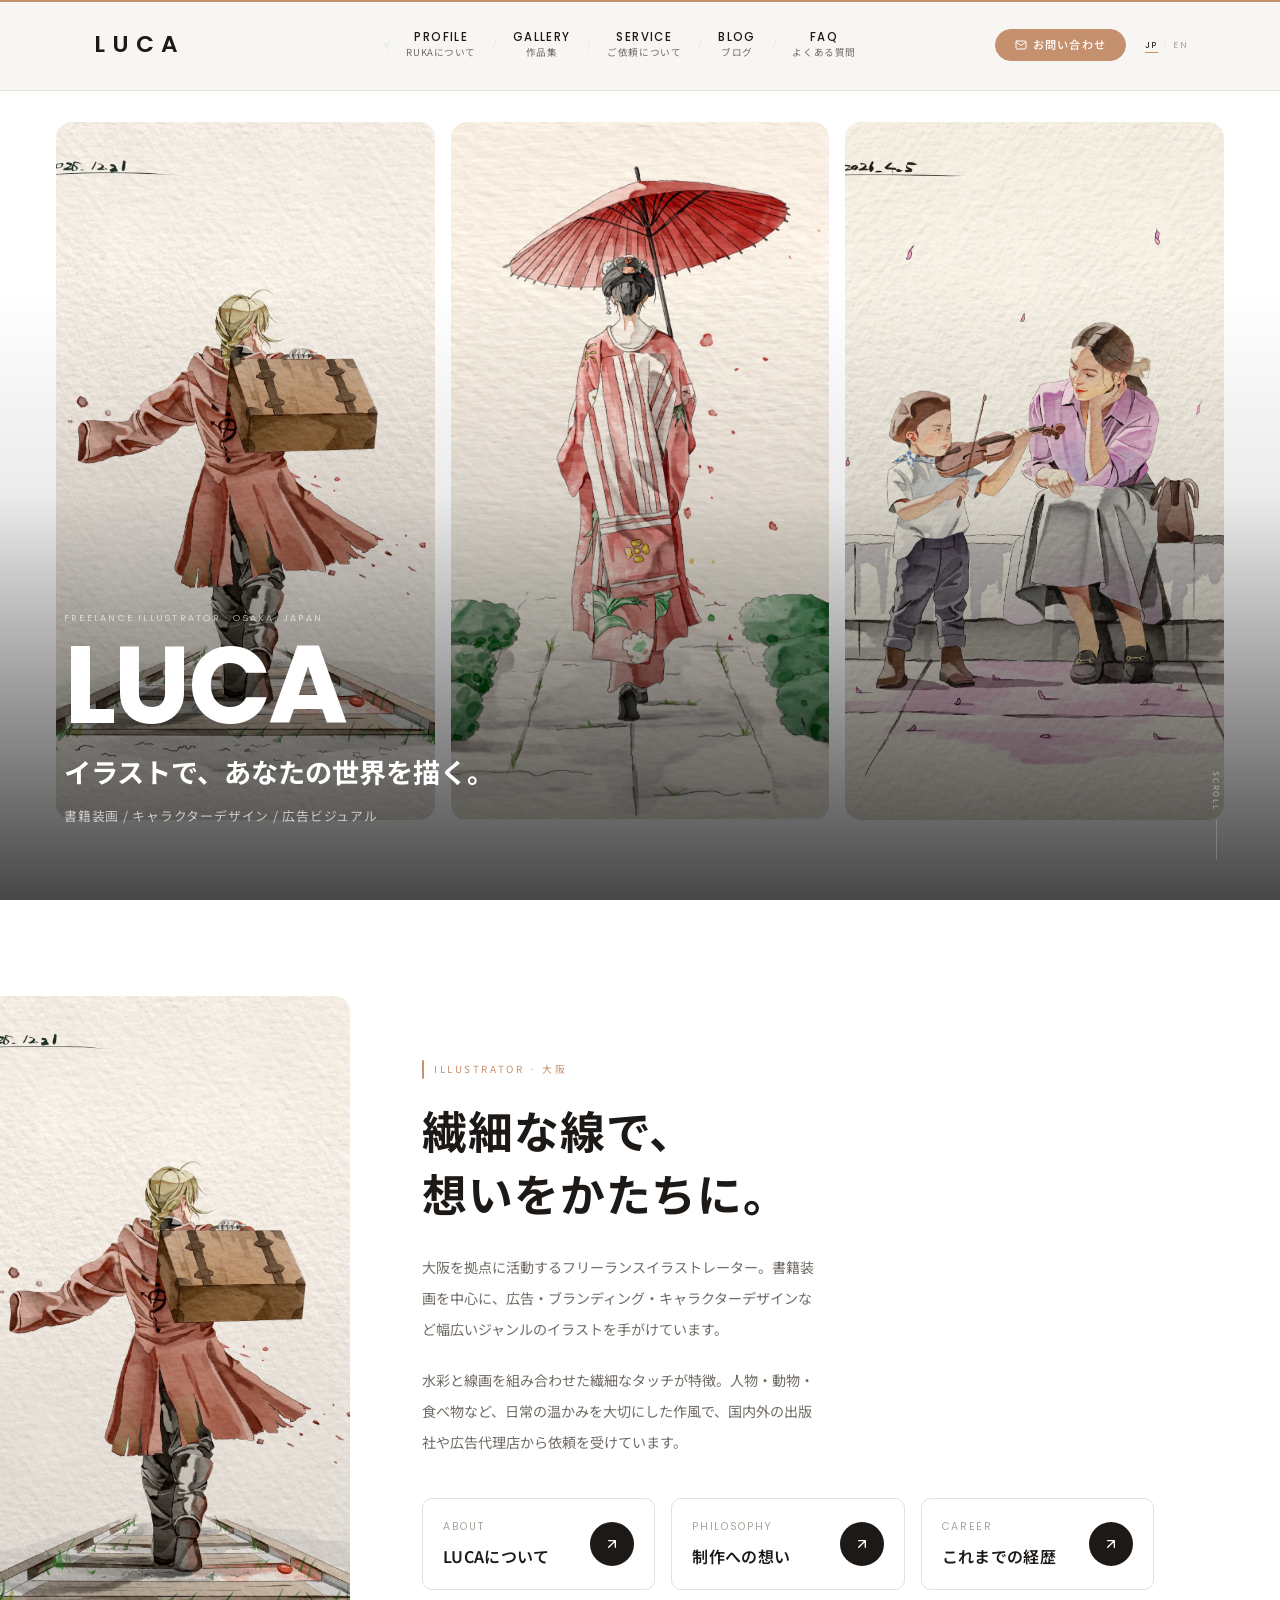
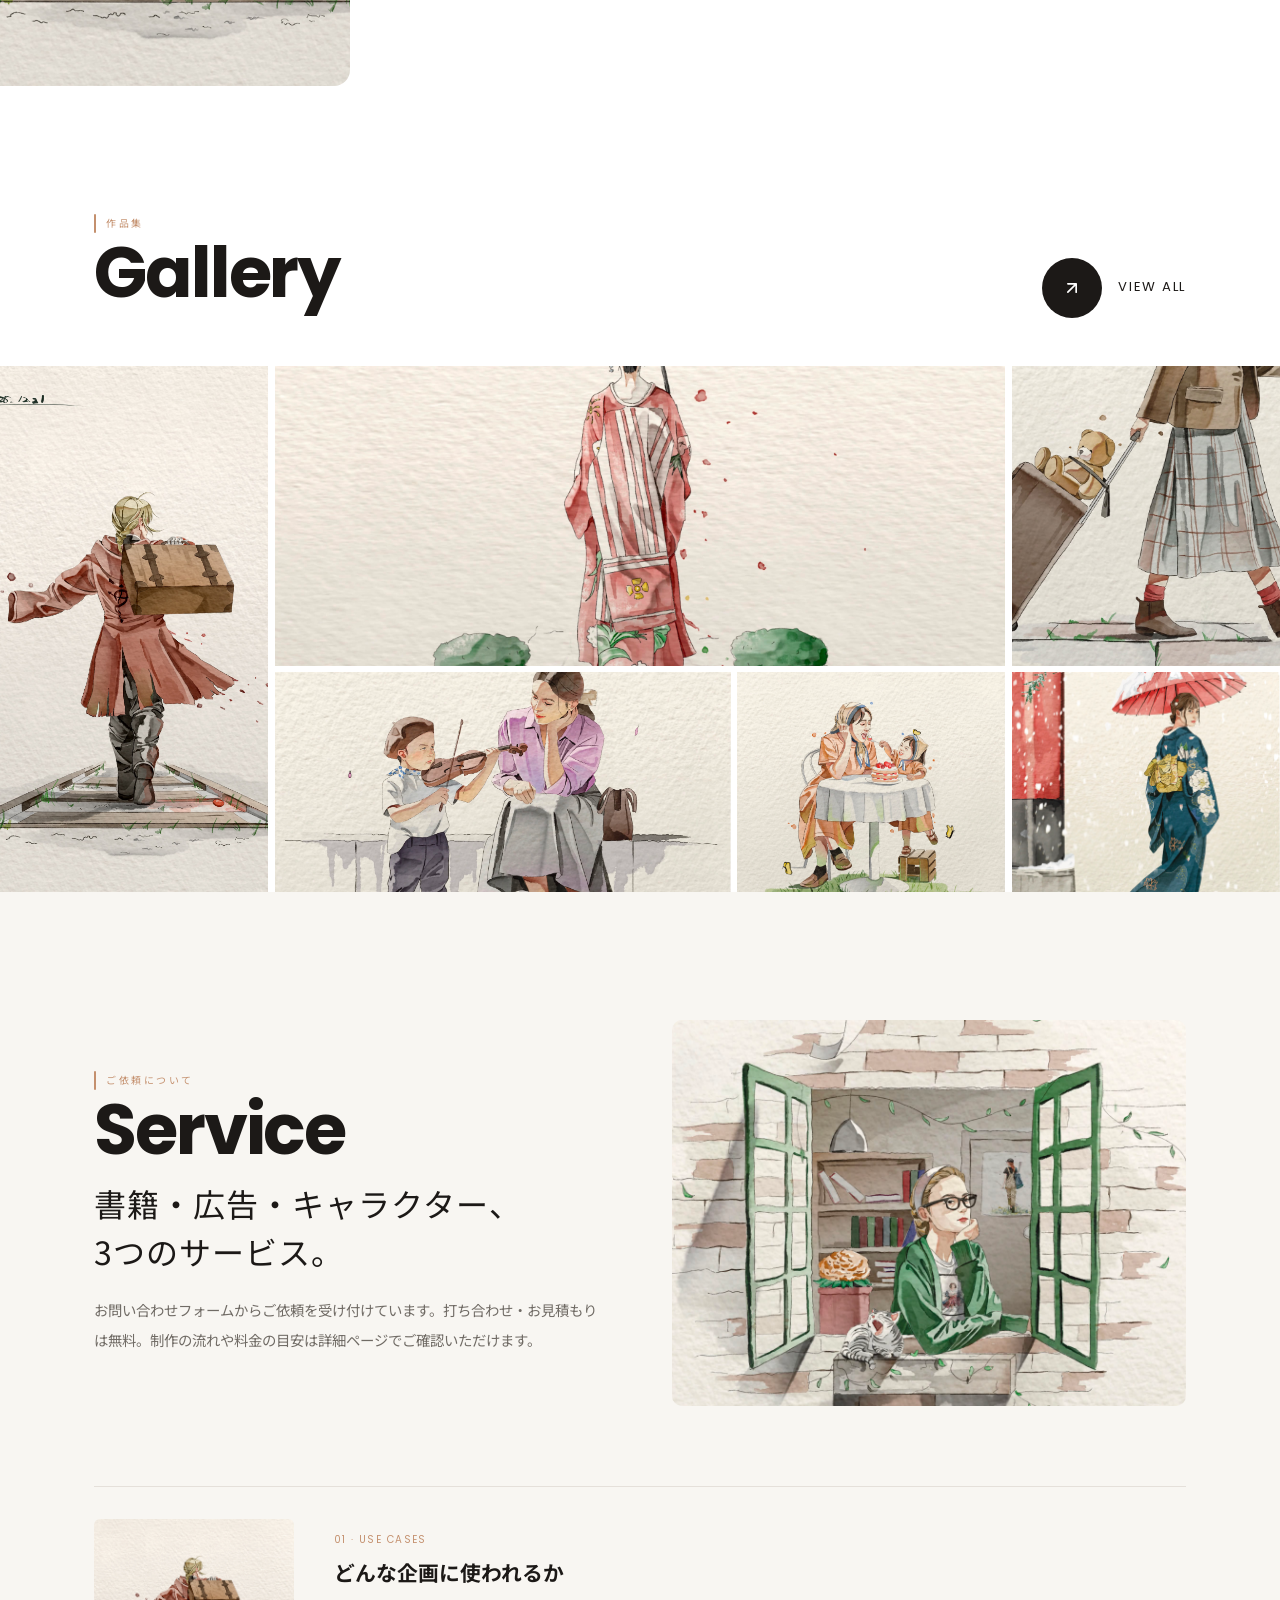
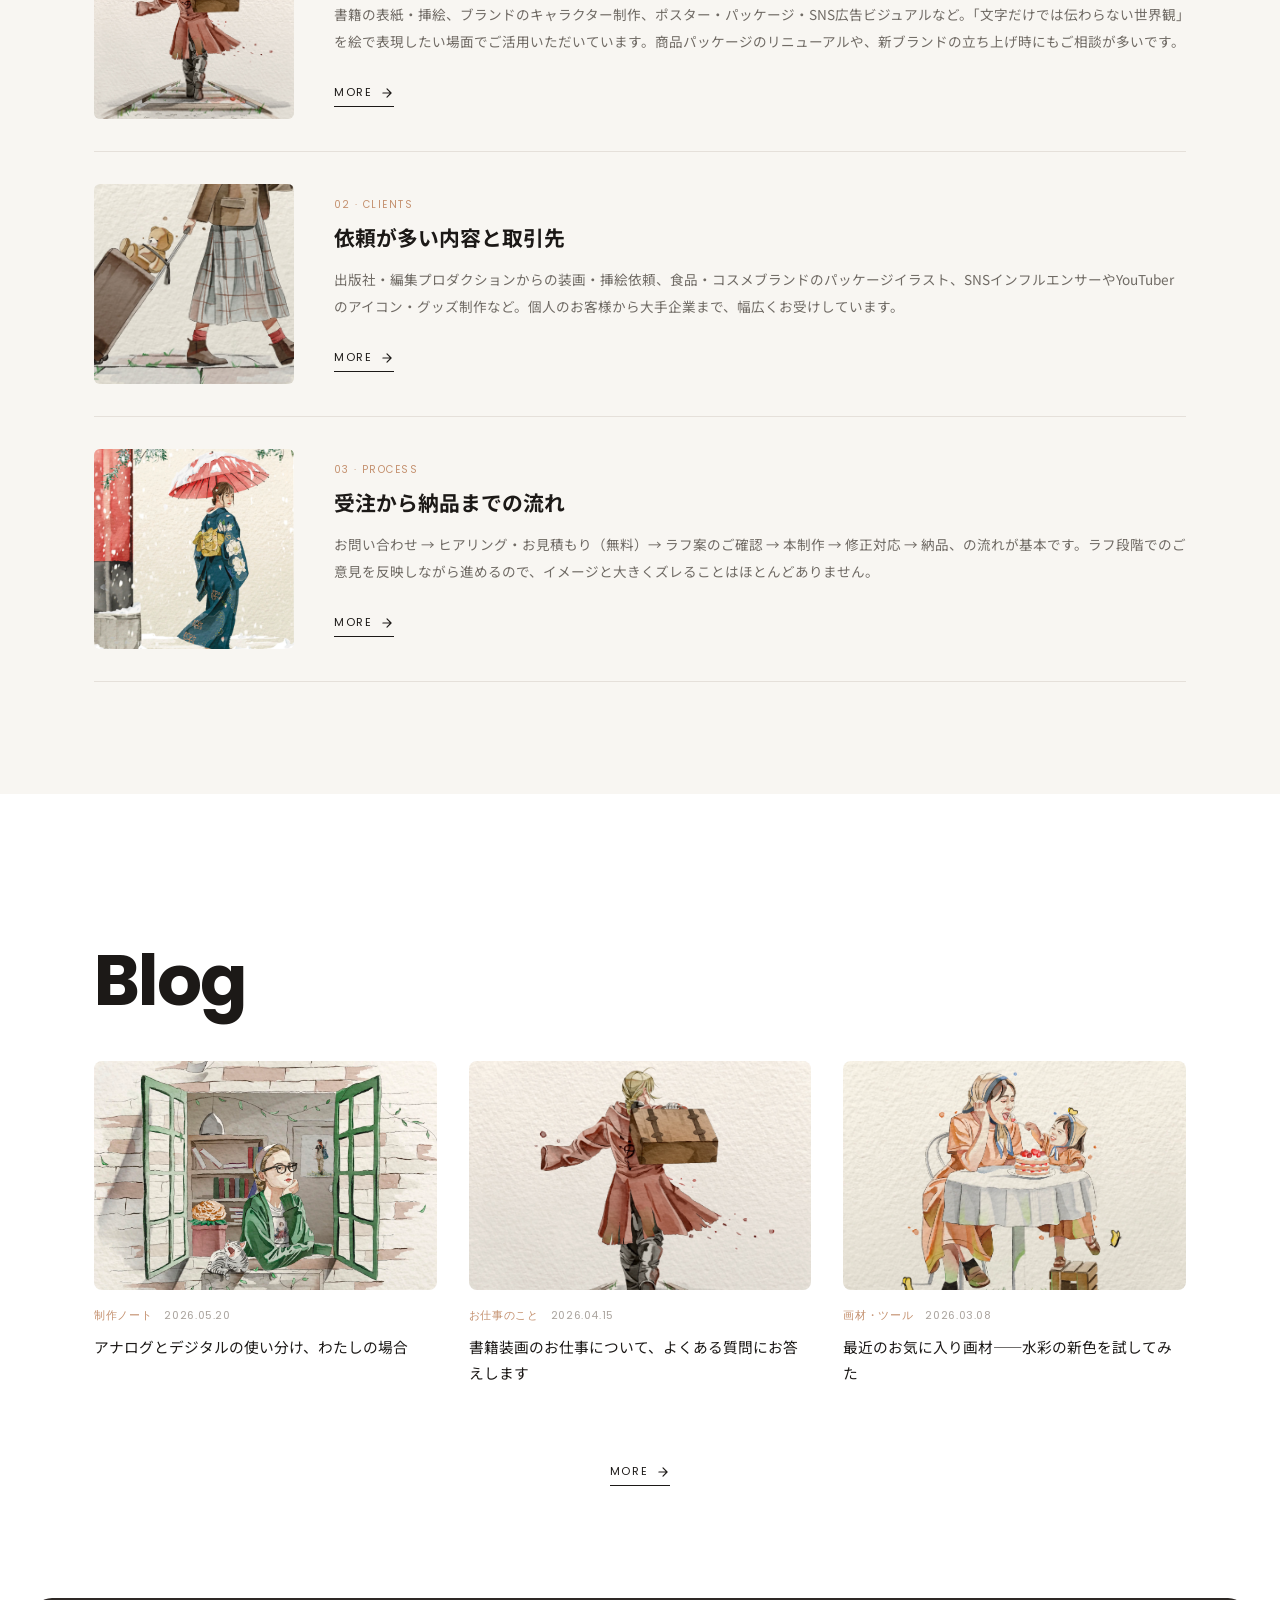
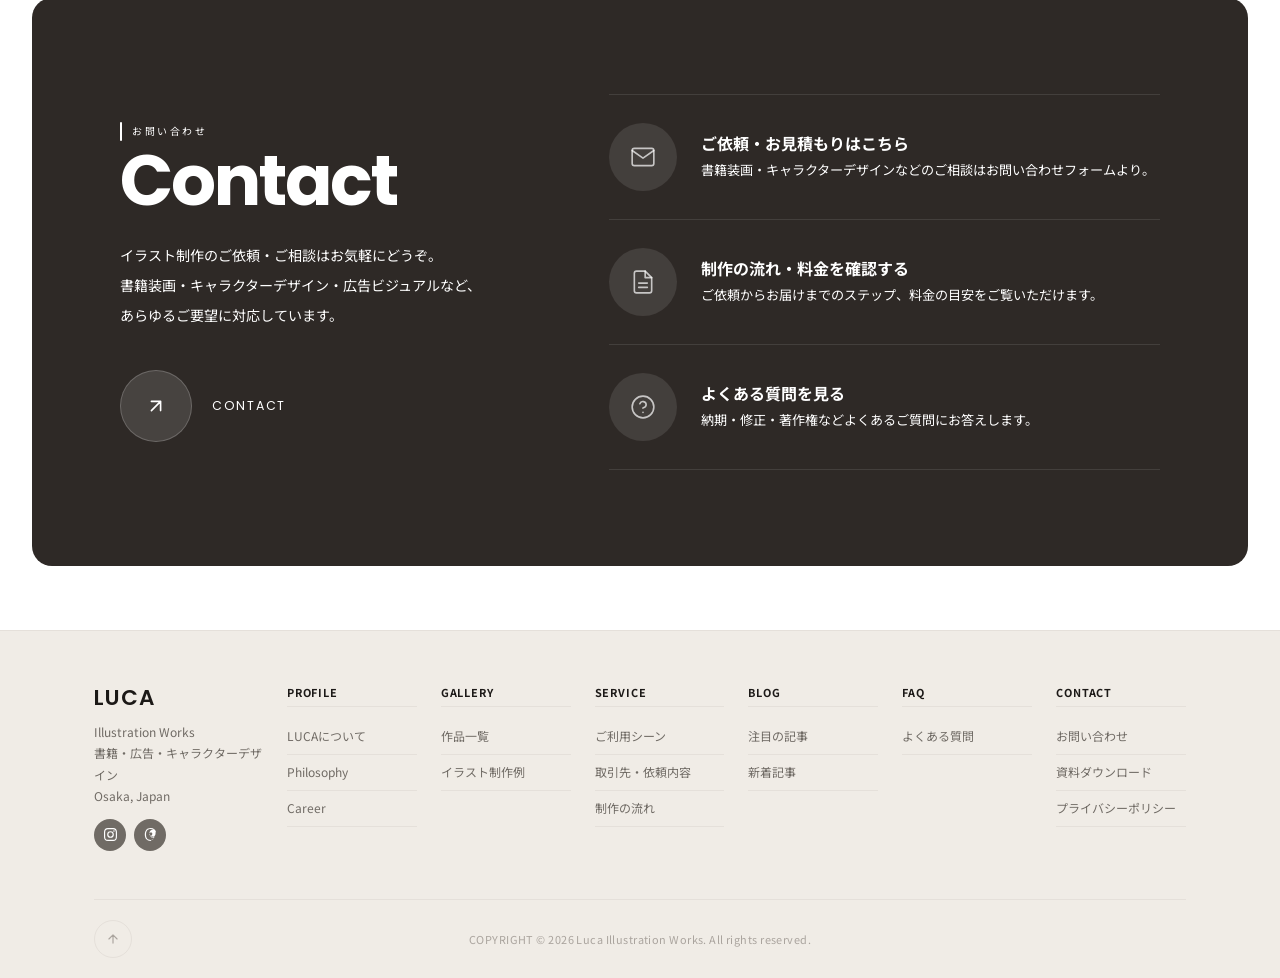
==== commit 9de5e603: "feat: SPナビ改善・LUCA全面リネーム・フッターリデザイン Co-Authored-By: Claude Sonnet 4.6 <noreply@anthropic.com>" ====
--- a/index.html
+++ b/index.html
@@ -3,7 +3,7 @@
 <head>
   <meta charset="UTF-8">
   <meta name="viewport" content="width=device-width, initial-scale=1.0">
-  <title>RUKA — 書籍・広告・キャラクターのイラスト制作</title>
+  <title>LUCA — 書籍・広告・キャラクターのイラスト制作</title>
   <link rel="stylesheet" href="style.css">
   <style>
     /* ── HERO MV ── */
@@ -705,13 +705,61 @@
 
 <header>
   <div class="wrap">
-    <a href="index.html" class="logo">RUKA</a>
+    <a href="/" class="logo">LUCA</a>
     <nav id="nav">
-      <a href="profile.html"><span class="nav-en">Profile</span><span class="nav-ja">RUKAについて</span></a>
-      <a href="gallery.html"><span class="nav-en">Gallery</span><span class="nav-ja">作品集</span></a>
-      <a href="service.html"><span class="nav-en">Service</span><span class="nav-ja">ご依頼について</span></a>
-      <a href="news.html"><span class="nav-en">Blog</span><span class="nav-ja">ブログ</span></a>
-      <a href="faq.html"><span class="nav-en">FAQ</span><span class="nav-ja">よくある質問</span></a>
+
+      <div class="nav-accordion-item">
+        <div class="nav-accordion-head">
+          <a href="profile.html"><span class="nav-en">Profile</span><span class="nav-ja">RUKAについて</span></a>
+          <button class="nav-toggle-btn" aria-expanded="false"><span>+</span></button>
+        </div>
+        <ul class="nav-sub-list">
+          <li><a href="profile.html#about">LUCAについて</a></li>
+          <li><a href="profile.html#philosophy">Philosophy</a></li>
+          <li><a href="profile.html#career">Career</a></li>
+        </ul>
+      </div>
+
+      <div class="nav-accordion-item">
+        <div class="nav-accordion-head">
+          <a href="gallery.html"><span class="nav-en">Gallery</span><span class="nav-ja">作品集</span></a>
+          <button class="nav-toggle-btn" aria-expanded="false"><span>+</span></button>
+        </div>
+        <ul class="nav-sub-list">
+          <li><a href="gallery.html#works">作品一覧</a></li>
+          <li><a href="gallery.html#examples">イラスト制作例</a></li>
+        </ul>
+      </div>
+
+      <div class="nav-accordion-item">
+        <div class="nav-accordion-head">
+          <a href="service.html"><span class="nav-en">Service</span><span class="nav-ja">ご依頼について</span></a>
+          <button class="nav-toggle-btn" aria-expanded="false"><span>+</span></button>
+        </div>
+        <ul class="nav-sub-list">
+          <li><a href="service.html#usecases">ご利用シーン</a></li>
+          <li><a href="service.html#clients">取引先・依頼内容</a></li>
+          <li><a href="service.html#process">制作の流れ</a></li>
+        </ul>
+      </div>
+
+      <div class="nav-accordion-item">
+        <div class="nav-accordion-head">
+          <a href="news.html"><span class="nav-en">Blog</span><span class="nav-ja">ブログ</span></a>
+          <button class="nav-toggle-btn" aria-expanded="false"><span>+</span></button>
+        </div>
+        <ul class="nav-sub-list">
+          <li><a href="news.html#blog">注目の記事</a></li>
+          <li><a href="news.html#latest">新着記事</a></li>
+        </ul>
+      </div>
+
+      <div class="nav-accordion-item nav-accordion-item--direct">
+        <div class="nav-accordion-head">
+          <a href="faq.html"><span class="nav-en">FAQ</span><span class="nav-ja">よくある質問</span></a>
+        </div>
+      </div>
+
       <div class="nav-lang">
         <button class="lang-sw-btn" data-lang="ja">JP</button>
         <span class="lang-sw-sep">|</span>
@@ -719,7 +767,10 @@
       </div>
       <div class="nav-cta-wrap">
         <a href="contact.html" class="header-cta-btn header-cta-btn--fill"><svg width="14" height="14" viewBox="0 0 24 24" fill="none" stroke="currentColor" stroke-width="2" stroke-linecap="round" stroke-linejoin="round"><path d="M4 4h16c1.1 0 2 .9 2 2v12c0 1.1-.9 2-2 2H4c-1.1 0-2-.9-2-2V6c0-1.1.9-2 2-2z"/><polyline points="22,6 12,13 2,6"/></svg>お問い合わせ</a>
-      </div>
+      
+        <a href="download.html" class="header-cta-btn header-cta-btn--outline"><svg width="14" height="14" viewBox="0 0 24 24" fill="none" stroke="currentColor" stroke-width="2" stroke-linecap="round" stroke-linejoin="round"><path d="M21 15v4a2 2 0 0 1-2 2H5a2 2 0 0 1-2-2v-4"/><polyline points="7 10 12 15 17 10"/><line x1="12" y1="15" x2="12" y2="3"/></svg>資料ダウンロード</a>
+      </div>
+
     </nav>
     <div class="header-cta">
       <a href="contact.html" class="header-cta-btn header-cta-btn--fill"><svg width="12" height="12" viewBox="0 0 24 24" fill="none" stroke="currentColor" stroke-width="2" stroke-linecap="round" stroke-linejoin="round"><path d="M4 4h16c1.1 0 2 .9 2 2v12c0 1.1-.9 2-2 2H4c-1.1 0-2-.9-2-2V6c0-1.1.9-2 2-2z"/><polyline points="22,6 12,13 2,6"/></svg>お問い合わせ</a>
@@ -747,7 +798,7 @@
   <div class="mv-overlay"></div>
   <div class="mv-body">
     <span class="mv-eyebrow">Freelance Illustrator · Osaka, Japan</span>
-    <span class="mv-title">RUKA</span>
+    <span class="mv-title">LUCA</span>
     <span class="mv-sub">イラストで、あなたの世界を描く。</span>
     <p class="mv-desc">書籍装画 / キャラクターデザイン / 広告ビジュアル</p>
   </div>
@@ -768,7 +819,7 @@
 
   <!-- 左：メイン画像（画面端ブリード） -->
   <div class="profile-main-img">
-    <img src="images/hagaren.jpg" alt="RUKA イラスト作品">
+    <img src="images/hagaren.jpg" alt="LUCA イラスト作品">
   </div>
 
   <!-- 右：テキストコンテンツ -->
@@ -782,7 +833,7 @@
         <a href="profile.html" class="profile-nav-link">
           <div>
             <div class="profile-nav-link-en">About</div>
-            <div class="profile-nav-link-ja">RUKAについて</div>
+            <div class="profile-nav-link-ja">LUCAについて</div>
           </div>
           <span class="profile-nav-link-arrow">
             <svg width="16" height="16" viewBox="0 0 24 24" fill="none" stroke="currentColor" stroke-width="2" stroke-linecap="round" stroke-linejoin="round"><path d="M7 17L17 7M17 7H7M17 7v10"/></svg>
@@ -996,37 +1047,11 @@
 <footer>
   <div class="wrap">
 
-    <!-- 上段：ロゴ＋ナビ -->
-    <div class="ft-top">
-      <div>
-        <a href="index.html" class="ft-logo-link">RUKA</a>
+    <div class="ft-sitemap">
+
+      <div class="ft-brand-lead">
+        <a href="/" class="ft-logo-link">LUCA</a>
         <p class="ft-tagline">Illustration Works<br>書籍・広告・キャラクターデザイン<br>Osaka, Japan</p>
-      </div>
-      <div>
-        <div class="ft-nav-links">
-          <a href="index.html">トップ</a>
-          <a href="profile.html">About</a>
-          <a href="gallery.html">Gallery</a>
-          <a href="service.html">Service</a>
-          <a href="news.html">Blog</a>
-          <a href="faq.html">FAQ</a>
-          <a href="contact.html">お問い合わせ</a>
-        </div>
-        <div class="ft-sub-links">
-          <a href="download.html">資料ダウンロード</a>
-          <a href="privacy.html">プライバシーポリシー</a>
-        </div>
-      </div>
-    </div>
-
-    <hr class="ft-sep">
-
-    <!-- 中段：3カラム -->
-    <div class="ft-cols">
-
-      <div>
-        <p class="ft-col-name">RUKA</p>
-        <p class="ft-col-info">フリーランスイラストレーター<br>Osaka, Japan</p>
         <div class="ft-sns-row">
           <a href="https://www.instagram.com/imagen_luca?igsh=OGRra2x5NGVub3J4&utm_source=qr" class="ft-sns-icon" aria-label="Instagram" target="_blank" rel="noopener"><svg width="13" height="13" viewBox="0 0 24 24" fill="currentColor"><path d="M12 2.163c3.204 0 3.584.012 4.85.07 3.252.148 4.771 1.691 4.919 4.919.058 1.265.069 1.645.069 4.849 0 3.205-.012 3.584-.069 4.849-.149 3.225-1.664 4.771-4.919 4.919-1.266.058-1.644.07-4.85.07-3.204 0-3.584-.012-4.849-.07-3.26-.149-4.771-1.699-4.919-4.92-.058-1.265-.07-1.644-.07-4.849 0-3.204.013-3.583.07-4.849.149-3.227 1.664-4.771 4.919-4.919 1.266-.057 1.645-.069 4.849-.069zM12 0C8.741 0 8.333.014 7.053.072 2.695.272.273 2.69.073 7.052.014 8.333 0 8.741 0 12c0 3.259.014 3.668.072 4.948.2 4.358 2.618 6.78 6.98 6.98C8.333 23.986 8.741 24 12 24c3.259 0 3.668-.014 4.948-.072 4.354-.2 6.782-2.618 6.979-6.98.059-1.28.073-1.689.073-4.948 0-3.259-.014-3.667-.072-4.947-.196-4.354-2.617-6.78-6.979-6.98C15.668.014 15.259 0 12 0zm0 5.838a6.162 6.162 0 1 0 0 12.324 6.162 6.162 0 0 0 0-12.324zM12 16a4 4 0 1 1 0-8 4 4 0 0 1 0 8zm6.406-11.845a1.44 1.44 0 1 0 0 2.881 1.44 1.44 0 0 0 0-2.881z"/></svg></a>
           <a href="https://www.threads.com/@imagen_luca?igshid=NTc4MTIwNjQ2YQ==" class="ft-sns-icon" aria-label="Threads" target="_blank" rel="noopener"><svg width="13" height="13" viewBox="0 0 24 24" fill="currentColor"><path d="M12.186 24h-.007c-3.581-.024-6.334-1.205-8.184-3.509C2.35 18.44 1.5 15.586 1.472 12.01v-.017c.03-3.579.879-6.43 2.525-8.482C5.845 1.205 8.6.024 12.18 0h.014c2.746.02 5.043.725 6.826 2.098 1.702 1.31 2.807 3.171 3.288 5.529l-2.498.368c-.79-3.971-3.277-5.996-7.617-6.006-2.915.015-5.084.925-6.45 2.706C4.48 6.094 3.76 8.499 3.737 11.99c.024 3.494.745 5.9 2.006 7.299 1.367 1.782 3.537 2.69 6.455 2.706 2.668-.012 4.52-.707 5.62-2.113.813-1.026 1.254-2.537 1.314-4.494a9.856 9.856 0 0 1-.65.032c-3.46 0-6.16-1.165-7.495-3.108-.753-1.08-1.057-2.4-.884-3.82.196-1.614.94-3.01 2.074-3.926 1.09-.882 2.483-1.297 4.044-1.2 1.877.12 3.34.965 4.22 2.398.69 1.124.99 2.635.89 4.494l-.005.091c-.042.966-.227 1.845-.555 2.62-.47 1.115-1.218 1.944-2.218 2.46-.56.29-1.17.467-1.82.525l-.022.002c-.172.015-.345.022-.52.022-1.71 0-3.234-.593-4.41-1.715.126 1.04.44 1.838.95 2.367.655.693 1.674 1.038 3.029 1.026.65-.006 1.22-.094 1.7-.26l.826 2.334c-.764.27-1.637.42-2.597.432zm.314-10.065c.144.023.285.034.42.034.51 0 .952-.152 1.316-.452.508-.419.837-1.068.978-1.932.101-.621.094-1.214-.022-1.715-.181-.779-.61-1.315-1.274-1.592a3.226 3.226 0 0 0-1.093-.196c-.85 0-1.567.275-2.076.796-.508.52-.793 1.265-.848 2.21-.06 1.003.184 1.828.706 2.39.484.52 1.197.813 2.057.857l-.164-.4z"/></svg></a>
@@ -1034,34 +1059,62 @@
       </div>
 
       <div>
-        <p class="ft-col-name">ご依頼・お問い合わせ</p>
-        <p class="ft-col-info">ご依頼はお問い合わせフォームより<br>お気軽にご連絡ください。</p>
+        <p class="ft-col-name"><a href="profile.html">Profile</a></p>
         <ul class="ft-col-links">
-          <li><a href="contact.html">お問い合わせフォーム</a></li>
-          <li><a href="service.html">制作の流れ・料金</a></li>
+          <li><a href="profile.html#about">LUCAについて</a></li>
+          <li><a href="profile.html#philosophy">Philosophy</a></li>
+          <li><a href="profile.html#career">Career</a></li>
+        </ul>
+      </div>
+
+      <div>
+        <p class="ft-col-name"><a href="gallery.html">Gallery</a></p>
+        <ul class="ft-col-links">
+          <li><a href="gallery.html#works">作品一覧</a></li>
+          <li><a href="gallery.html#examples">イラスト制作例</a></li>
+        </ul>
+      </div>
+
+      <div>
+        <p class="ft-col-name"><a href="service.html">Service</a></p>
+        <ul class="ft-col-links">
+          <li><a href="service.html#usecases">ご利用シーン</a></li>
+          <li><a href="service.html#clients">取引先・依頼内容</a></li>
+          <li><a href="service.html#process">制作の流れ</a></li>
+        </ul>
+      </div>
+
+      <div>
+        <p class="ft-col-name"><a href="news.html">Blog</a></p>
+        <ul class="ft-col-links">
+          <li><a href="news.html#blog">注目の記事</a></li>
+          <li><a href="news.html#latest">新着記事</a></li>
+        </ul>
+      </div>
+
+      <div>
+        <p class="ft-col-name"><a href="faq.html">FAQ</a></p>
+        <ul class="ft-col-links">
+          <li><a href="faq.html#faq">よくある質問</a></li>
+        </ul>
+      </div>
+
+      <div>
+        <p class="ft-col-name"><a href="contact.html">Contact</a></p>
+        <ul class="ft-col-links">
+          <li><a href="contact.html">お問い合わせ</a></li>
           <li><a href="download.html">資料ダウンロード</a></li>
-          <li><a href="faq.html">よくある質問</a></li>
+          <li><a href="privacy.html">プライバシーポリシー</a></li>
         </ul>
       </div>
 
-      <div>
-        <p class="ft-col-name">制作サービス</p>
-        <ul class="ft-col-links">
-          <li><a href="gallery.html">書籍装画・挿絵</a></li>
-          <li><a href="gallery.html">キャラクターデザイン</a></li>
-          <li><a href="gallery.html">広告・ブランディング</a></li>
-          <li><a href="profile.html">プロフィール</a></li>
-        </ul>
-      </div>
-
     </div>
 
-    <!-- 下段：戻るボタン＋著作権 -->
     <div class="ft-bar">
       <a href="#" class="ft-back-top" aria-label="ページトップへ">
         <svg width="14" height="14" viewBox="0 0 24 24" fill="none" stroke="currentColor" stroke-width="2" stroke-linecap="round" stroke-linejoin="round"><path d="M12 19V5M5 12l7-7 7 7"/></svg>
       </a>
-      <p class="ft-copy">COPYRIGHT © 2026 Ruka Illustration Works. All rights reserved.</p>
+      <p class="ft-copy">COPYRIGHT &copy; 2026 Luca Illustration Works. All rights reserved.</p>
     </div>
 
   </div>
@@ -1197,6 +1250,22 @@
     start();
     window.addEventListener('resize', function() { go(cur); });
   })();
+
+  // Accordion nav
+  document.querySelectorAll('.nav-toggle-btn').forEach(function(btn) {
+    btn.addEventListener('click', function() {
+      var item = this.closest('.nav-accordion-item');
+      var sub = item.querySelector('.nav-sub-list');
+      var isOpen = this.getAttribute('aria-expanded') === 'true';
+      if (isOpen) {
+        sub.classList.remove('open');
+        this.setAttribute('aria-expanded', 'false');
+      } else {
+        sub.classList.add('open');
+        this.setAttribute('aria-expanded', 'true');
+      }
+    });
+  });
 </script>
 </body>
 </html>
--- a/style.css
+++ b/style.css
@@ -153,7 +153,10 @@
 .lang-sw-sep { font-size: .5rem; color: var(--border); user-select: none; padding: 0 .05rem; }
 
 nav { display: flex; gap: 0; align-items: center; }
-nav a {
+
+/* アコーディオンアイテム（デスクトップ） */
+.nav-accordion-item { position: relative; }
+.nav-accordion-head > a {
   display: flex;
   flex-direction: column;
   align-items: center;
@@ -161,9 +164,11 @@
   padding: 0 1.15rem;
   position: relative;
   transition: color .2s;
+  text-decoration: none;
+  color: var(--ink);
 }
 /* slash separator */
-nav a::before {
+.nav-accordion-head > a::before {
   content: '/';
   position: absolute;
   left: 0;
@@ -175,9 +180,12 @@
   font-weight: 300;
   pointer-events: none;
 }
-nav > a:first-child::before { display: none; }
-nav a:last-child { padding-right: 2.5rem; }
-nav a::after { display: none; }
+.nav-accordion-item:first-child .nav-accordion-head > a::before { display: none; }
+.nav-accordion-item--direct .nav-accordion-head > a { padding-right: 2.5rem; }
+/* トグルボタン・サブリストはデスクトップ非表示 */
+.nav-toggle-btn { display: none; }
+.nav-sub-list { display: none; }
+
 .nav-en {
   font-family: 'Poppins', sans-serif;
   font-size: .72rem;
@@ -198,10 +206,10 @@
   white-space: nowrap;
   transition: color .2s;
 }
-nav a:hover .nav-en,
-nav a:hover .nav-ja { color: var(--accent); }
-nav a.active .nav-en { color: var(--ink); }
-nav a.active .nav-ja { color: var(--accent); }
+.nav-accordion-head > a:hover .nav-en,
+.nav-accordion-head > a:hover .nav-ja { color: var(--accent); }
+.nav-accordion-head > a.active .nav-en { color: var(--ink); }
+.nav-accordion-head > a.active .nav-ja { color: var(--accent); }
 
 .menu-btn {
   display: none;
@@ -216,33 +224,28 @@
 }
 .menu-btn span {
   display: block;
-  width: 100%;
-  height: 1px;
+  width: 22px;
+  height: 2px;
   background: var(--ink);
-  transition: transform .3s, opacity .3s;
-}
-.menu-btn.open span:nth-child(1) { transform: translateY(6px) rotate(45deg); }
-.menu-btn.open span:nth-child(2) { opacity: 0; }
-.menu-btn.open span:nth-child(3) { transform: translateY(-6px) rotate(-45deg); }
+  border-radius: 2px;
+  transition: transform .35s cubic-bezier(.4,0,.2,1), opacity .25s ease;
+}
+.menu-btn.open span:nth-child(1) { transform: translateY(7px) rotate(45deg); }
+.menu-btn.open span:nth-child(2) { opacity: 0; transform: scaleX(0); }
+.menu-btn.open span:nth-child(3) { transform: translateY(-7px) rotate(-45deg); }
 
 /* ── FOOTER ─────────────────────────────── */
 footer {
   background: var(--bg-muted);
   border-top: 1px solid var(--border);
-  padding: 2rem 0 0;
-}
-/* ── top row: logo | nav ── */
-.ft-top {
-  display: grid;
-  grid-template-columns: 220px 1fr;
-  gap: 5rem;
-  align-items: start;
-  padding-bottom: 1.5rem;
-}
+  padding: 0;
+}
+
 .ft-logo-link {
   font-family: 'Poppins', sans-serif;
   font-weight: 600;
   font-size: 1.35rem;
+  line-height: 1;
   letter-spacing: .04em;
   color: var(--ink);
   text-decoration: none;
@@ -254,53 +257,35 @@
   color: var(--ink2);
   line-height: 1.8;
 }
-.ft-nav-links {
-  display: flex;
-  flex-wrap: wrap;
-  gap: .4rem 2rem;
-  margin-bottom: .75rem;
-}
-.ft-nav-links a {
-  font-size: .82rem;
-  color: var(--ink2);
-  text-decoration: none;
-  transition: color .2s;
-}
-.ft-nav-links a:hover { color: var(--ink); }
-.ft-sub-links {
-  display: flex;
-  flex-wrap: wrap;
-  gap: .4rem 2rem;
-}
-.ft-sub-links a {
-  font-size: .75rem;
-  color: var(--ink3);
-  text-decoration: none;
-  transition: color .2s;
-}
-.ft-sub-links a:hover { color: var(--ink2); }
-/* ── separator ── */
-.ft-sep {
-  border: none;
-  border-top: 1px solid var(--border);
-  margin: 0 0 1.5rem;
-}
-/* ── 3-column info ── */
-.ft-cols {
+
+/* ── サイトマップ（ブランド込み） ── */
+.ft-sitemap {
   display: grid;
-  grid-template-columns: repeat(3, 1fr);
-  gap: 2rem;
-  padding-bottom: 1.5rem;
-}
+  grid-template-columns: 1.3fr repeat(6, 1fr);
+  gap: 1.5rem;
+  padding: 3.5rem 0 3rem;
+  border-bottom: 1px solid var(--border);
+  align-items: start;
+}
+
+/* ── 共通カラムスタイル ── */
 .ft-col-name {
-  font-size: .78rem;
+  font-size: .68rem;
+  line-height: 1;
   font-weight: 700;
   color: var(--ink);
   padding-bottom: .5rem;
   border-bottom: 1px solid var(--border);
   margin-bottom: .75rem;
-  letter-spacing: .04em;
-}
+  letter-spacing: .08em;
+  text-transform: uppercase;
+}
+.ft-col-name a {
+  color: inherit;
+  text-decoration: none;
+  transition: color .2s;
+}
+.ft-col-name a:hover { color: var(--accent); }
 .ft-col-info {
   font-size: .75rem;
   color: var(--ink2);
@@ -311,13 +296,14 @@
 .ft-col-links li { border-bottom: 1px solid var(--border); }
 .ft-col-links a {
   display: block;
-  padding: .4rem 0;
-  font-size: .78rem;
+  padding: .38rem 0;
+  font-size: .75rem;
   color: var(--ink2);
   text-decoration: none;
   transition: color .2s, padding-left .15s;
 }
 .ft-col-links a:hover { color: var(--ink); padding-left: .3rem; }
+
 /* ── SNS ── */
 .ft-sns-row { display: flex; gap: .5rem; margin-top: .75rem; }
 .ft-sns-icon {
@@ -332,13 +318,18 @@
 }
 .ft-sns-icon:hover { background: var(--ink); }
 .ft-sns-icon svg { display: block; }
-/* ── bottom bar ── */
+
+/* ── ボトムバー ── */
 .ft-bar {
-  border-top: 1px solid var(--border);
-  display: flex;
-  justify-content: space-between;
+  display: grid;
+  grid-template-columns: 1fr auto 1fr;
   align-items: center;
   padding: 1.25rem 0;
+}
+.ft-bar-sns {
+  display: flex;
+  gap: .5rem;
+  justify-self: center;
 }
 .ft-back-top {
   width: 38px; height: 38px;
@@ -683,8 +674,16 @@
 
 /* ── RESPONSIVE ──────────────────────────── */
 @media (max-width: 960px) {
-  .ft-top { grid-template-columns: 1fr; gap: 2rem; }
-  .ft-cols { grid-template-columns: 1fr; gap: 2rem; }
+  .ft-sitemap {
+    grid-template-columns: 1fr 1fr;
+    gap: 1.5rem;
+    padding: 2.5rem 0 2rem;
+  }
+  .ft-brand-lead {
+    grid-column: 1 / -1;
+    text-align: center;
+  }
+  .ft-brand-lead .ft-sns-row { justify-content: center; }
   .lang-sw { display: none; }
   .header-cta { right: calc(1.5rem + 44px); }
   .menu-btn {
@@ -697,25 +696,96 @@
   nav {
     display: flex;
     position: fixed;
-    top: 0;
+    top: var(--hh);
     right: 0;
     width: min(280px, 80vw);
-    height: 100dvh;
+    height: calc(100dvh - var(--hh));
     background: #fff;
     border-left: 1px solid var(--border);
+    border-top: 1px solid var(--border);
     flex-direction: column;
-    padding: calc(var(--hh) + 2rem) 2rem 2rem;
-    gap: 1.5rem;
+    padding: 1.25rem 2rem 1.5rem;
+    gap: 0;
     align-items: flex-start;
     box-shadow: -8px 0 30px rgba(0,0,0,.08);
     transform: translateX(100%);
     transition: transform .3s cubic-bezier(.4,0,.2,1);
     z-index: 199;
+    overflow-y: auto;
   }
   nav.open { transform: translateX(0); }
-  nav a { align-items: flex-start; padding: 0; }
-  nav a:last-child { padding-right: 0; }
-  nav a::before { display: none; }
+
+  /* ── アコーディオンナビ（SP） ── */
+  .nav-accordion-item {
+    display: block;
+    width: 100%;
+    border-bottom: 1px solid var(--border);
+  }
+  .nav-accordion-head {
+    display: flex;
+    align-items: center;
+    justify-content: space-between;
+    padding: .75rem 0;
+  }
+  .nav-accordion-head > a {
+    display: flex;
+    flex-direction: column;
+    align-items: flex-start;
+    gap: .25rem;
+    padding: 0;
+  }
+  .nav-accordion-head > a::before { display: none; }
+  .nav-toggle-btn {
+    display: grid;
+    place-items: center;
+    width: 30px; height: 30px;
+    border-radius: 50%;
+    border: 1px solid var(--border);
+    background: none;
+    cursor: pointer;
+    font-family: 'Poppins', sans-serif;
+    font-size: 1rem;
+    font-weight: 400;
+    color: var(--accent);
+    flex-shrink: 0;
+    transition: border-color .2s, background .2s;
+  }
+  .nav-toggle-btn span {
+    display: block;
+    line-height: 1;
+    transition: transform .3s;
+  }
+  .nav-toggle-btn[aria-expanded="true"] {
+    border-color: var(--accent);
+    background: var(--accent-bg);
+  }
+  .nav-toggle-btn[aria-expanded="true"] span {
+    transform: rotate(45deg);
+  }
+  .nav-sub-list {
+    list-style: none;
+    display: block;
+    max-height: 0;
+    overflow: hidden;
+    transition: max-height .35s ease;
+  }
+  .nav-sub-list.open { max-height: 300px; }
+  .nav-sub-list li a {
+    display: block;
+    padding: .45rem 0 .45rem 1rem;
+    font-size: .8rem;
+    color: var(--ink2);
+    text-decoration: none;
+    position: relative;
+    transition: color .2s;
+  }
+  .nav-sub-list li a::before {
+    content: '–';
+    position: absolute;
+    left: 0;
+    color: var(--accent);
+  }
+  .nav-sub-list li a:hover { color: var(--accent); }
   .nav-en { font-size: .82rem; letter-spacing: .08em; }
   .nav-ja { font-size: .68rem; }
   .nav-overlay {
@@ -728,29 +798,7 @@
     transition: opacity .3s;
   }
   .nav-overlay.open { opacity: 1; pointer-events: all; }
-  .nav-close-btn {
-    position: absolute;
-    top: 1.25rem;
-    right: 1.25rem;
-    width: 32px;
-    height: 32px;
-    background: none;
-    border: none;
-    cursor: pointer;
-    padding: 4px;
-    display: flex;
-    align-items: center;
-    justify-content: center;
-  }
-  .nav-close-btn span {
-    display: block;
-    position: absolute;
-    width: 20px;
-    height: 1px;
-    background: var(--ink);
-  }
-  .nav-close-btn span:nth-child(1) { transform: rotate(45deg); }
-  .nav-close-btn span:nth-child(2) { transform: rotate(-45deg); }
+  .nav-close-btn { display: none; }
   .header-cta { display: none; }
   .nav-lang {
     display: flex;
@@ -761,7 +809,9 @@
     width: 100%;
   }
   .nav-cta-wrap {
-    display: block;
+    display: flex;
+    flex-direction: column;
+    gap: .6rem;
     margin-top: .75rem;
     width: 100%;
   }
@@ -775,7 +825,7 @@
   }
 }
 .nav-lang { display: none; }
-.nav-cta-wrap { display: none; }
+@media (min-width: 961px) { .nav-cta-wrap { display: none; } }
 @media (max-width: 640px) {
   .cta-inline {
     flex-direction: column;
@@ -788,4 +838,13 @@
 @media (max-width: 560px) {
   .wrap   { padding: 0 1.5rem; }
   .ft-bottom { flex-direction: column; gap: .75rem; text-align: center; }
-}
+  .ft-sitemap { grid-template-columns: 1fr; }
+  .ft-bar {
+    display: flex;
+    flex-direction: column;
+    align-items: center;
+    gap: .75rem;
+    padding: 1.25rem 0;
+  }
+  .ft-copy { font-size: .64rem; }
+}
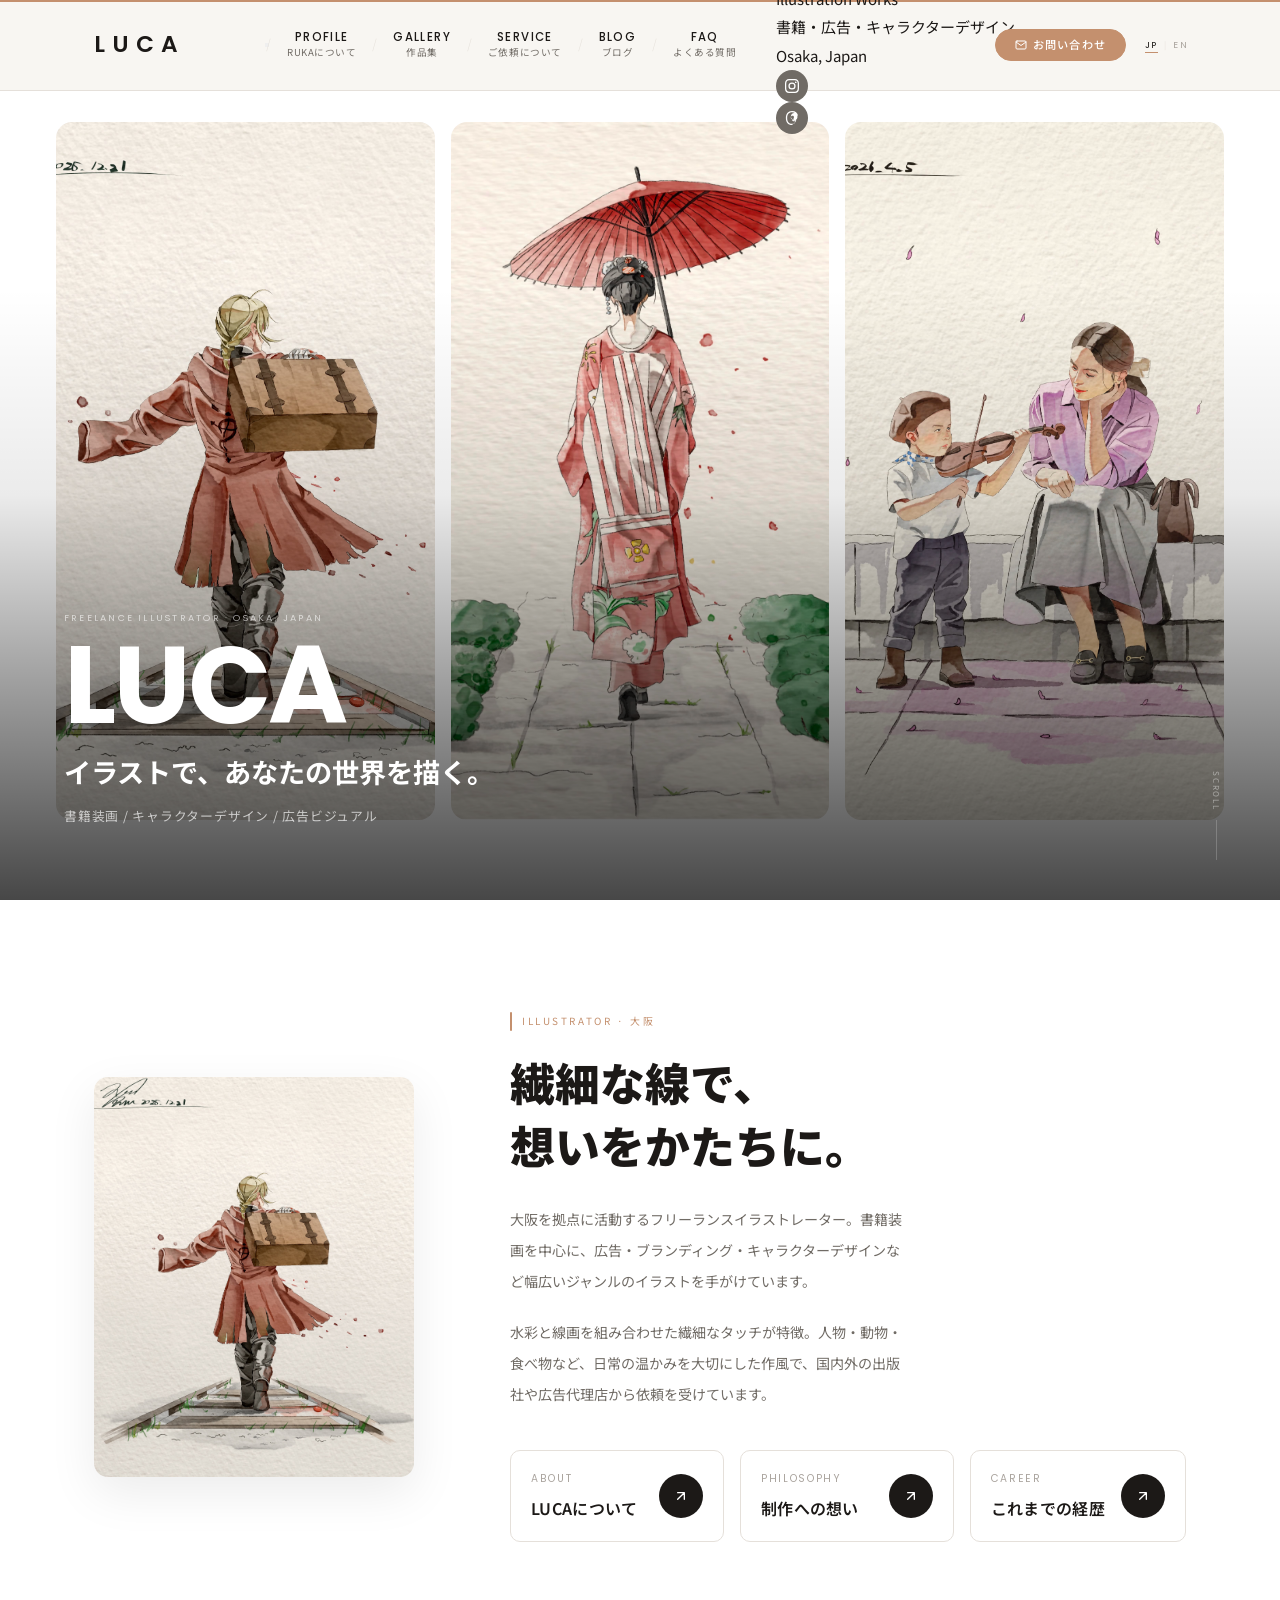
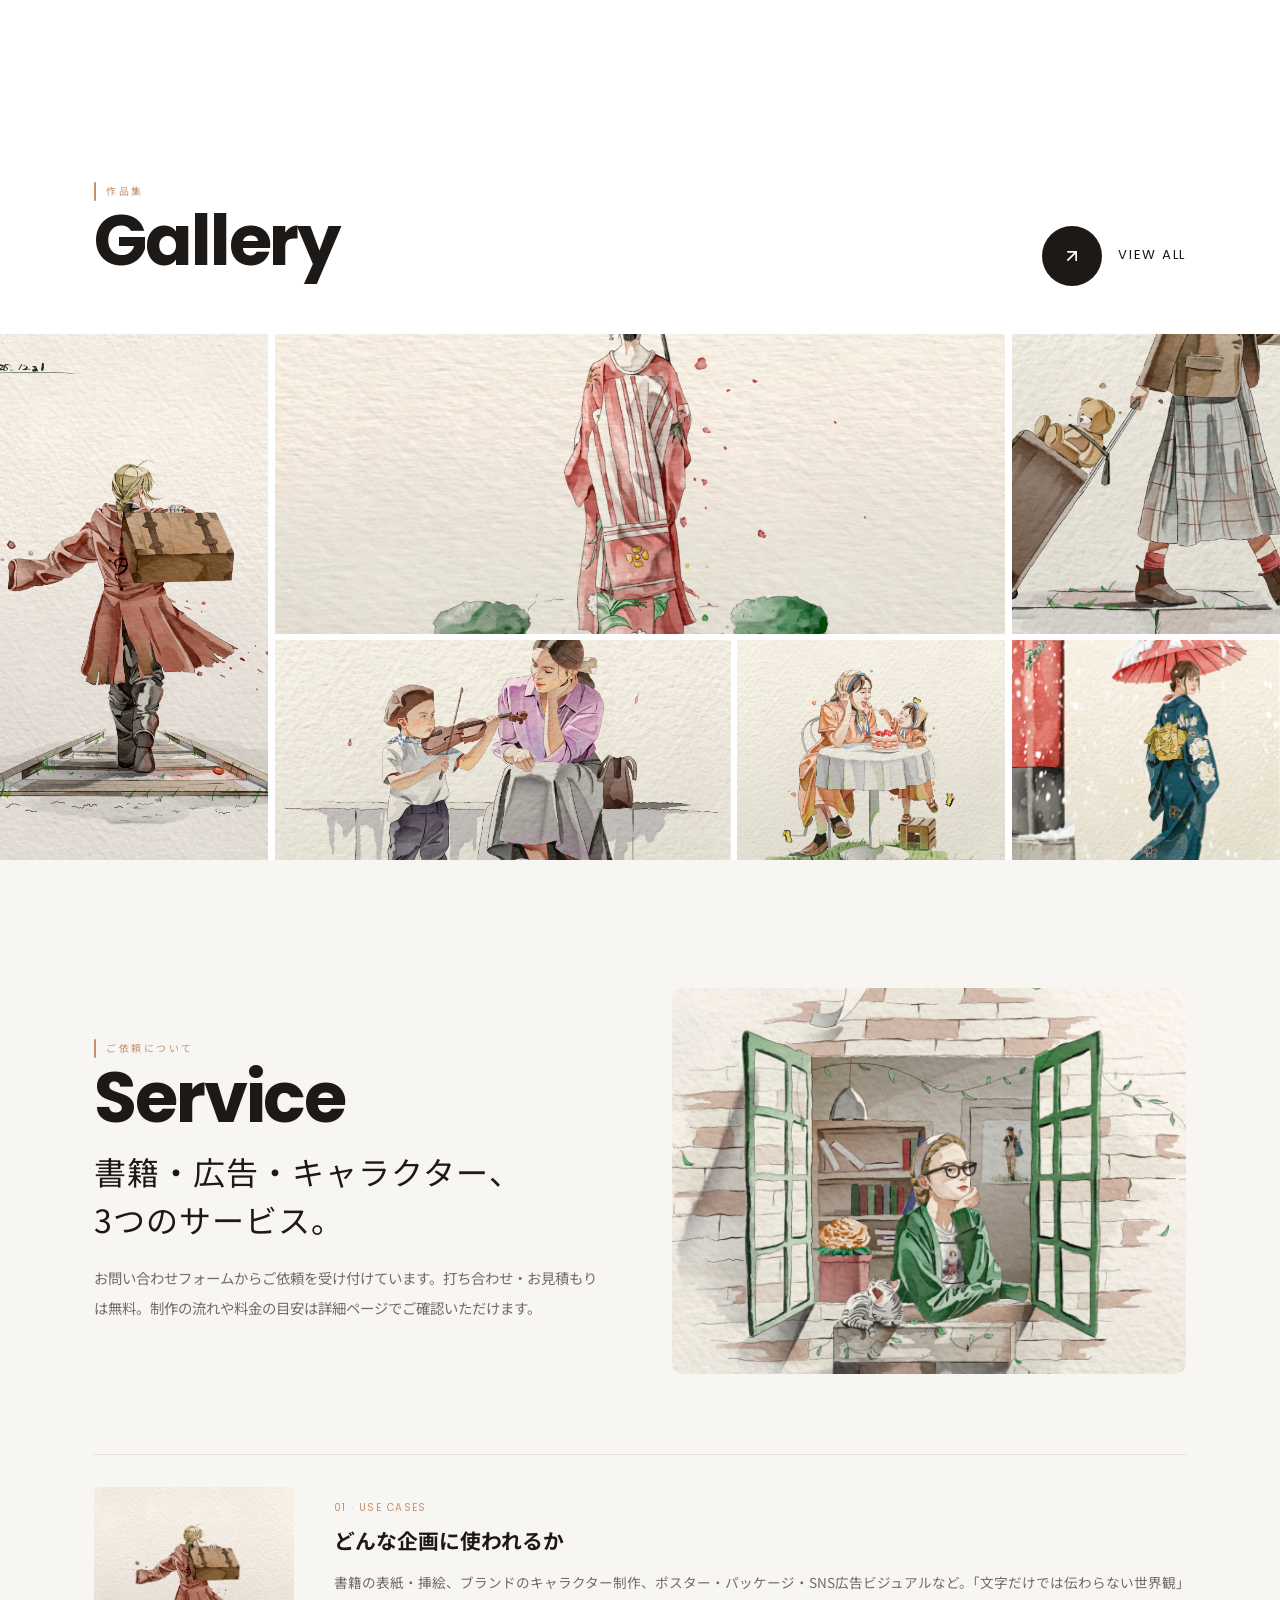
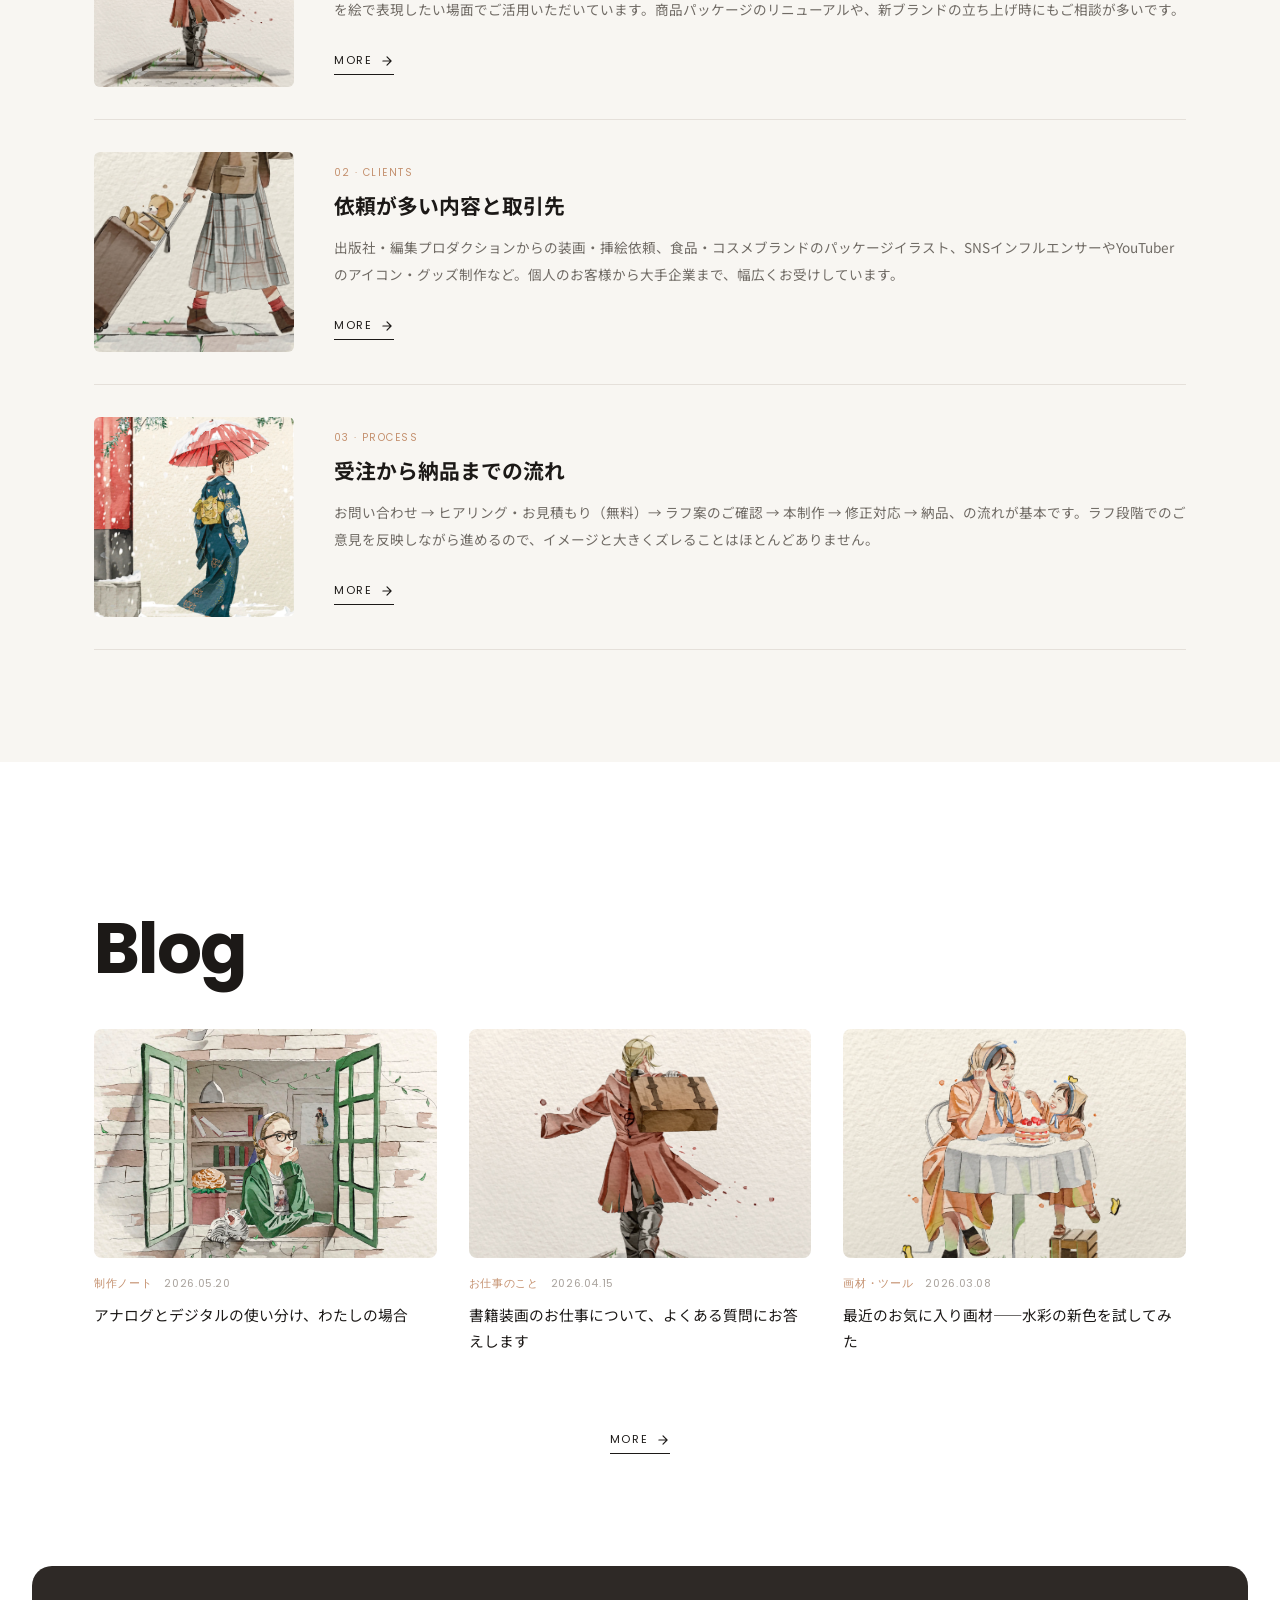
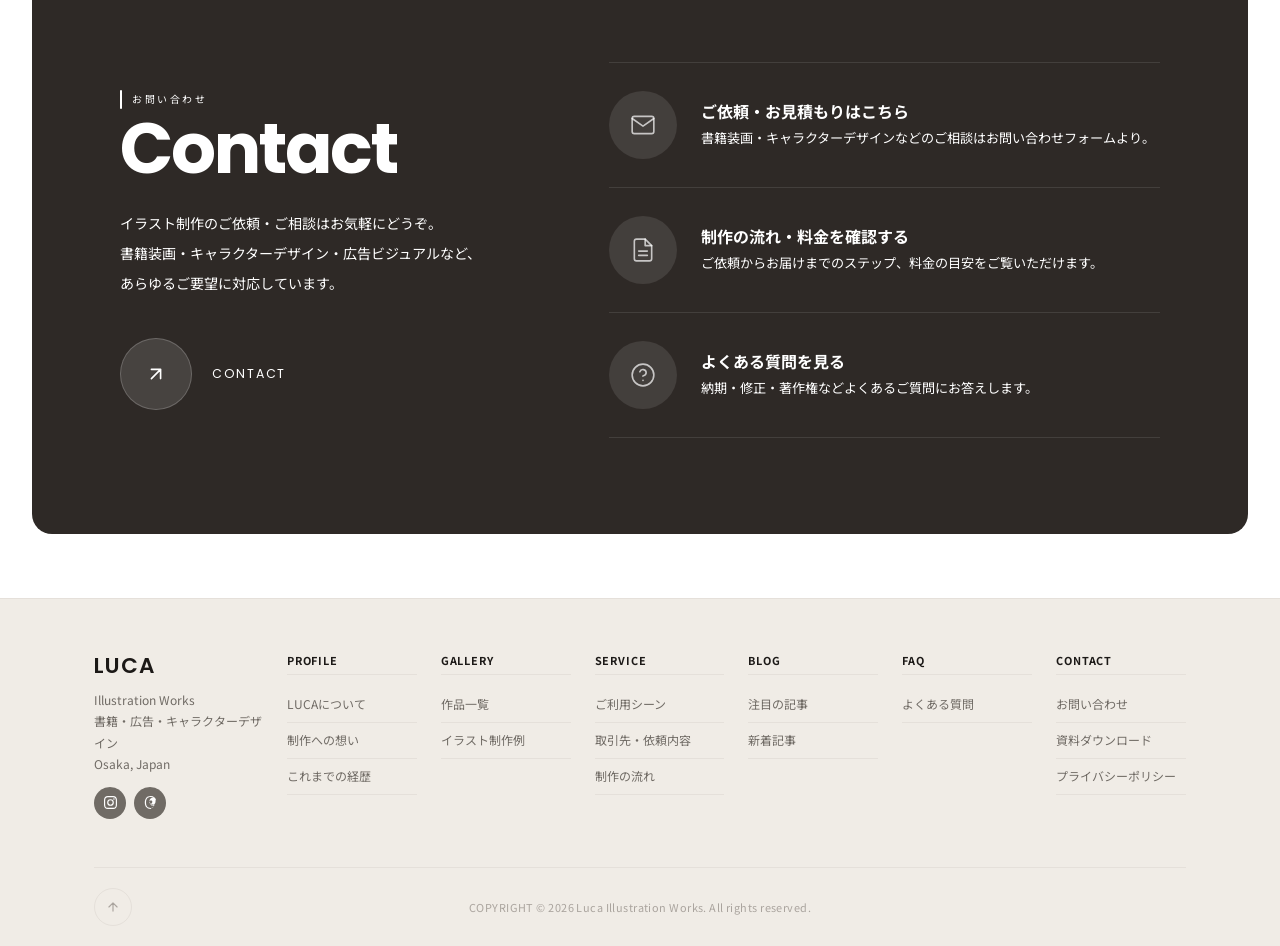
==== commit 20fa616a: "feat: 見出しCSS統一・SPナビブランド追加・各種デザイン調整 Co-Authored-By: Claude Sonnet 4.6 <noreply@anthropic.com>" ====
--- a/index.html
+++ b/index.html
@@ -154,39 +154,40 @@
     /* ── Profile (TOP) ── */
     /* ── Profile section ── */
     .sec-profile-top {
+      padding: 7rem 0;
+    }
+    .sec-profile-top .wrap {
       display: grid;
-      grid-template-columns:
-        calc(280px + max((100vw - var(--max)) / 2, 0px))
-        1fr;
+      grid-template-columns: 320px 1fr;
+      gap: 6rem;
+      align-items: center;
+    }
+    .profile-main-img {
+      border-radius: 14px;
       overflow: hidden;
-      padding-top: 6rem;
-    }
-    .profile-main-img {
-      overflow: hidden;
-      border-radius: 0 16px 16px 0;
+      aspect-ratio: 4/5;
+      box-shadow: 0 16px 48px rgba(0,0,0,.08);
+      position: relative;
     }
     .profile-main-img img {
       width: 100%; height: 100%;
-      object-fit: cover; object-position: center top;
+      object-fit: cover; object-position: center;
       display: block;
       transition: transform 1s ease;
     }
-    .sec-profile-top:hover .profile-main-img img { transform: scale(1.04); }
+    .profile-main-img:hover img { transform: scale(1.04); }
     .profile-content {
       display: flex;
       flex-direction: column;
       justify-content: center;
-      padding: 4rem 3rem 6rem 4.5rem;
-      padding-right: calc(max((100vw - var(--max)) / 2, 0px) + 3.5rem);
     }
     .profile-content-inner .eyebrow { margin-bottom: 1.25rem; }
     .profile-content-title {
       font-family: var(--font-ja);
       font-size: clamp(2.2rem, 3.5vw, 3rem);
-      font-weight: 700;
+      font-weight: 900;
       line-height: 1.4;
       margin-bottom: 1.75rem;
-      letter-spacing: .02em;
     }
     .profile-content-inner p {
       font-size: .88rem;
@@ -228,6 +229,7 @@
       font-weight: 600;
       color: var(--ink);
       letter-spacing: .02em;
+      white-space: nowrap;
     }
     .profile-nav-link-arrow {
       width: 44px;
@@ -667,9 +669,9 @@
       .mv-dot.active { width: 18px; background: #fff; }
       .hero-scroll { display: none; }
       /* ── NEW SECTIONS SP ── */
-      .sec-profile-top { grid-template-columns: 1fr; padding-top: 0; }
-      .profile-main-img { aspect-ratio: 3/4; border-radius: 0; }
-      .profile-content { padding: 3rem 1.5rem 5rem; }
+      .sec-profile-top { padding: 4rem 0 5rem; }
+      .sec-profile-top .wrap { grid-template-columns: 1fr; gap: 2.5rem; }
+      .profile-main-img { aspect-ratio: 3/2; max-width: 100%; }
       .profile-content-inner p { max-width: 100%; }
       .gallery-preview-head { flex-direction: column; align-items: flex-start; gap: 1.5rem; }
       .gallery-preview-grid {
@@ -715,8 +717,8 @@
         </div>
         <ul class="nav-sub-list">
           <li><a href="profile.html#about">LUCAについて</a></li>
-          <li><a href="profile.html#philosophy">Philosophy</a></li>
-          <li><a href="profile.html#career">Career</a></li>
+          <li><a href="profile.html#philosophy">制作への想い</a></li>
+          <li><a href="profile.html#career">これまでの経歴</a></li>
         </ul>
       </div>
 
@@ -760,6 +762,7 @@
         </div>
       </div>
 
+
       <div class="nav-lang">
         <button class="lang-sw-btn" data-lang="ja">JP</button>
         <span class="lang-sw-sep">|</span>
@@ -771,6 +774,15 @@
         <a href="download.html" class="header-cta-btn header-cta-btn--outline"><svg width="14" height="14" viewBox="0 0 24 24" fill="none" stroke="currentColor" stroke-width="2" stroke-linecap="round" stroke-linejoin="round"><path d="M21 15v4a2 2 0 0 1-2 2H5a2 2 0 0 1-2-2v-4"/><polyline points="7 10 12 15 17 10"/><line x1="12" y1="15" x2="12" y2="3"/></svg>資料ダウンロード</a>
       </div>
 
+
+      <div class="nav-brand">
+        <a href="/" class="nav-brand-logo">LUCA</a>
+        <p class="nav-brand-tagline">Illustration Works<br>書籍・広告・キャラクターデザイン<br>Osaka, Japan</p>
+        <div class="nav-brand-sns">
+          <a href="https://www.instagram.com/imagen_luca?igsh=OGRra2x5NGVub3J4&utm_source=qr" class="ft-sns-icon" aria-label="Instagram" target="_blank" rel="noopener"><svg width="14" height="14" viewBox="0 0 24 24" fill="currentColor"><path d="M12 2.163c3.204 0 3.584.012 4.85.07 3.252.148 4.771 1.691 4.919 4.919.058 1.265.069 1.645.069 4.849 0 3.205-.012 3.584-.069 4.849-.149 3.225-1.664 4.771-4.919 4.919-1.266.058-1.644.07-4.85.07-3.204 0-3.584-.012-4.849-.07-3.26-.149-4.771-1.699-4.919-4.92-.058-1.265-.07-1.644-.07-4.849 0-3.204.013-3.583.07-4.849.149-3.227 1.664-4.771 4.919-4.919 1.266-.057 1.645-.069 4.849-.069zM12 0C8.741 0 8.333.014 7.053.072 2.695.272.273 2.69.073 7.052.014 8.333 0 8.741 0 12c0 3.259.014 3.668.072 4.948.2 4.358 2.618 6.78 6.98 6.98C8.333 23.986 8.741 24 12 24c3.259 0 3.668-.014 4.948-.072 4.354-.2 6.782-2.618 6.979-6.98.059-1.28.073-1.689.073-4.948 0-3.259-.014-3.667-.072-4.947-.196-4.354-2.617-6.78-6.979-6.98C15.668.014 15.259 0 12 0zm0 5.838a6.162 6.162 0 1 0 0 12.324 6.162 6.162 0 0 0 0-12.324zM12 16a4 4 0 1 1 0-8 4 4 0 0 1 0 8zm6.406-11.845a1.44 1.44 0 1 0 0 2.881 1.44 1.44 0 0 0 0-2.881z"/></svg></a>
+          <a href="https://www.threads.com/@imagen_luca?igshid=NTc4MTIwNjQ2YQ==" class="ft-sns-icon" aria-label="Threads" target="_blank" rel="noopener"><svg width="14" height="14" viewBox="0 0 24 24" fill="currentColor"><path d="M12.186 24h-.007c-3.581-.024-6.334-1.205-8.184-3.509C2.35 18.44 1.5 15.586 1.472 12.01v-.017c.03-3.579.879-6.43 2.525-8.482C5.845 1.205 8.6.024 12.18 0h.014c2.746.02 5.043.725 6.826 2.098 1.702 1.31 2.807 3.171 3.288 5.529l-2.498.368c-.79-3.971-3.277-5.996-7.617-6.006-2.915.015-5.084.925-6.45 2.706C4.48 6.094 3.76 8.499 3.737 11.99c.024 3.494.745 5.9 2.006 7.299 1.367 1.782 3.537 2.69 6.455 2.706 2.668-.012 4.52-.707 5.62-2.113.813-1.026 1.254-2.537 1.314-4.494a9.856 9.856 0 0 1-.65.032c-3.46 0-6.16-1.165-7.495-3.108-.753-1.08-1.057-2.4-.884-3.82.196-1.614.94-3.01 2.074-3.926 1.09-.882 2.483-1.297 4.044-1.2 1.877.12 3.34.965 4.22 2.398.69 1.124.99 2.635.89 4.494l-.005.091c-.042.966-.227 1.845-.555 2.62-.47 1.115-1.218 1.944-2.218 2.46-.56.29-1.17.467-1.82.525l-.022.002c-.172.015-.345.022-.52.022-1.71 0-3.234-.593-4.41-1.715.126 1.04.44 1.838.95 2.367.655.693 1.674 1.038 3.029 1.026.65-.006 1.22-.094 1.7-.26l.826 2.334c-.764.27-1.637.42-2.597.432zm.314-10.065c.144.023.285.034.42.034.51 0 .952-.152 1.316-.452.508-.419.837-1.068.978-1.932.101-.621.094-1.214-.022-1.715-.181-.779-.61-1.315-1.274-1.592a3.226 3.226 0 0 0-1.093-.196c-.85 0-1.567.275-2.076.796-.508.52-.793 1.265-.848 2.21-.06 1.003.184 1.828.706 2.39.484.52 1.197.813 2.057.857l-.164-.4z"/></svg></a>
+        </div>
+      </div>
     </nav>
     <div class="header-cta">
       <a href="contact.html" class="header-cta-btn header-cta-btn--fill"><svg width="12" height="12" viewBox="0 0 24 24" fill="none" stroke="currentColor" stroke-width="2" stroke-linecap="round" stroke-linejoin="round"><path d="M4 4h16c1.1 0 2 .9 2 2v12c0 1.1-.9 2-2 2H4c-1.1 0-2-.9-2-2V6c0-1.1.9-2 2-2z"/><polyline points="22,6 12,13 2,6"/></svg>お問い合わせ</a>
@@ -816,10 +828,13 @@
 
 <!-- ④ Profile -->
 <section class="sec-profile-top" id="profile">
-
-  <!-- 左：メイン画像（画面端ブリード） -->
+  <div class="wrap">
+
+  <!-- 左：手元写真 -->
   <div class="profile-main-img">
-    <img src="images/hagaren.jpg" alt="LUCA イラスト作品">
+    <!-- ★手元で絵を描いている写真に差し替えてください★
+         <img src="images/hands.jpg" alt="制作風景"> -->
+    <img src="images/hagaren.jpg" alt="制作風景">
   </div>
 
   <!-- 右：テキストコンテンツ -->
@@ -861,6 +876,7 @@
     </div>
   </div>
 
+  </div><!-- /.wrap -->
 </section>
 
 <!-- ⑤ Gallery preview -->
@@ -1062,8 +1078,8 @@
         <p class="ft-col-name"><a href="profile.html">Profile</a></p>
         <ul class="ft-col-links">
           <li><a href="profile.html#about">LUCAについて</a></li>
-          <li><a href="profile.html#philosophy">Philosophy</a></li>
-          <li><a href="profile.html#career">Career</a></li>
+          <li><a href="profile.html#philosophy">制作への想い</a></li>
+          <li><a href="profile.html#career">これまでの経歴</a></li>
         </ul>
       </div>
 
--- a/style.css
+++ b/style.css
@@ -799,6 +799,33 @@
   }
   .nav-overlay.open { opacity: 1; pointer-events: all; }
   .nav-close-btn { display: none; }
+  .nav-brand {
+    width: 100%;
+    padding: 1.25rem 0 .5rem;
+    border-top: 1px solid var(--border);
+    text-align: center;
+  }
+  .nav-brand-logo {
+    font-family: 'Poppins', sans-serif;
+    font-size: 1.05rem;
+    font-weight: 700;
+    letter-spacing: .1em;
+    color: var(--ink);
+    text-decoration: none;
+    display: block;
+    margin-bottom: .4rem;
+  }
+  .nav-brand-tagline {
+    font-size: .62rem;
+    color: var(--ink3);
+    line-height: 1.9;
+    margin-bottom: .75rem;
+  }
+  .nav-brand-sns {
+    display: flex;
+    justify-content: center;
+    gap: 1rem;
+  }
   .header-cta { display: none; }
   .nav-lang {
     display: flex;
@@ -812,7 +839,7 @@
     display: flex;
     flex-direction: column;
     gap: .6rem;
-    margin-top: .75rem;
+    margin-top: 1.5rem;
     width: 100%;
   }
   nav .nav-cta-wrap a {
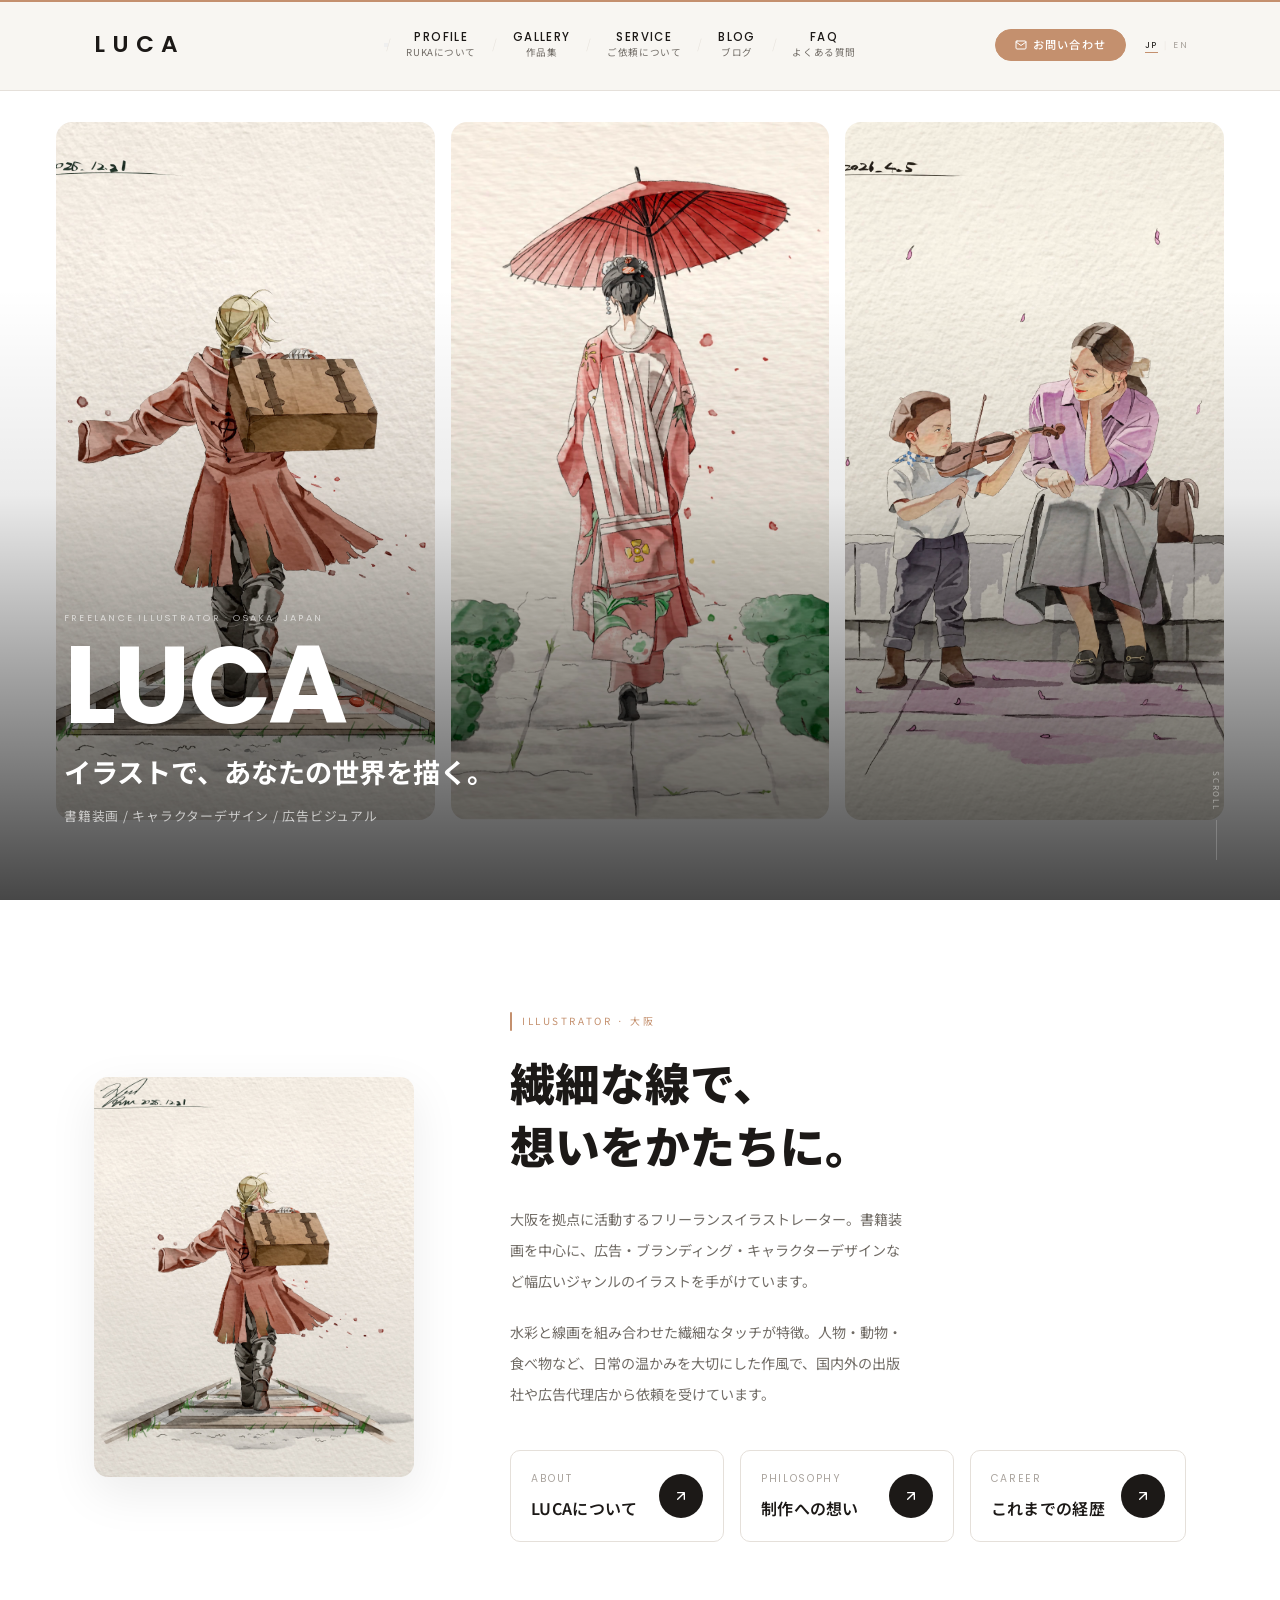
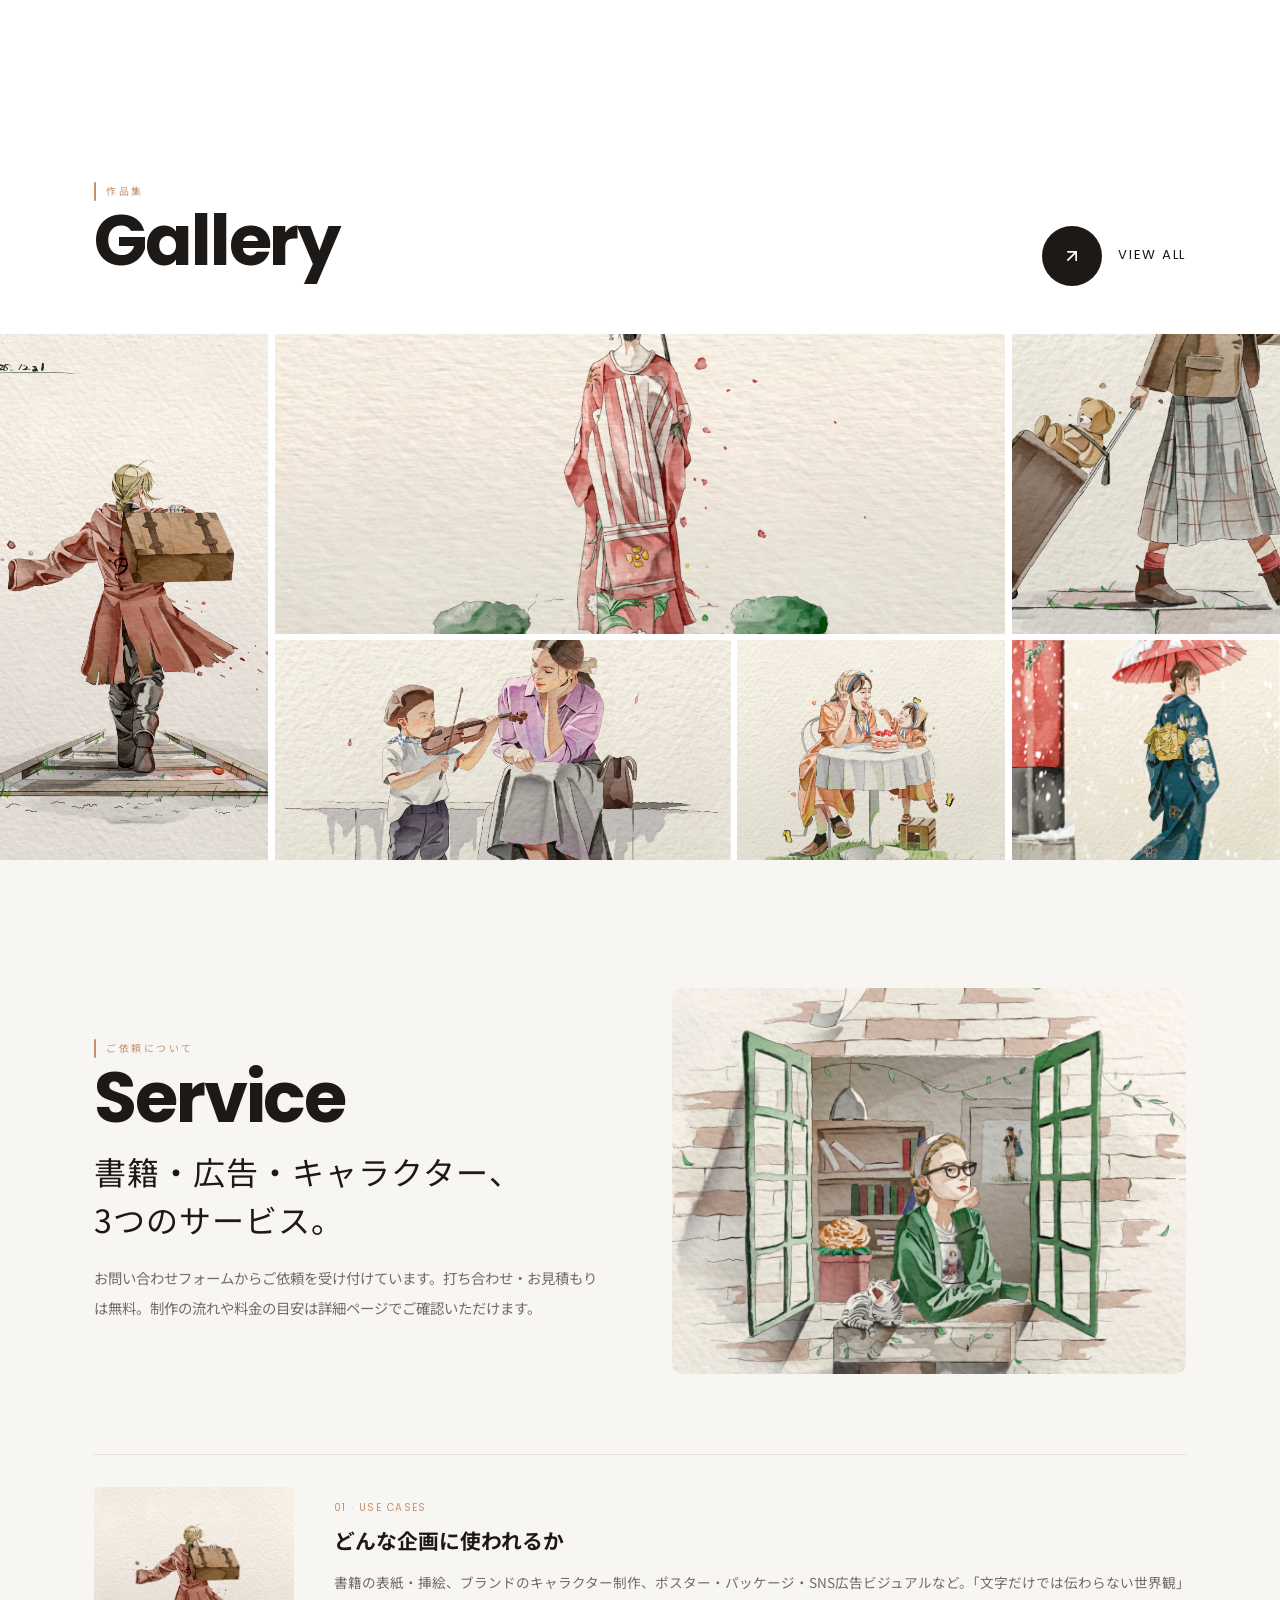
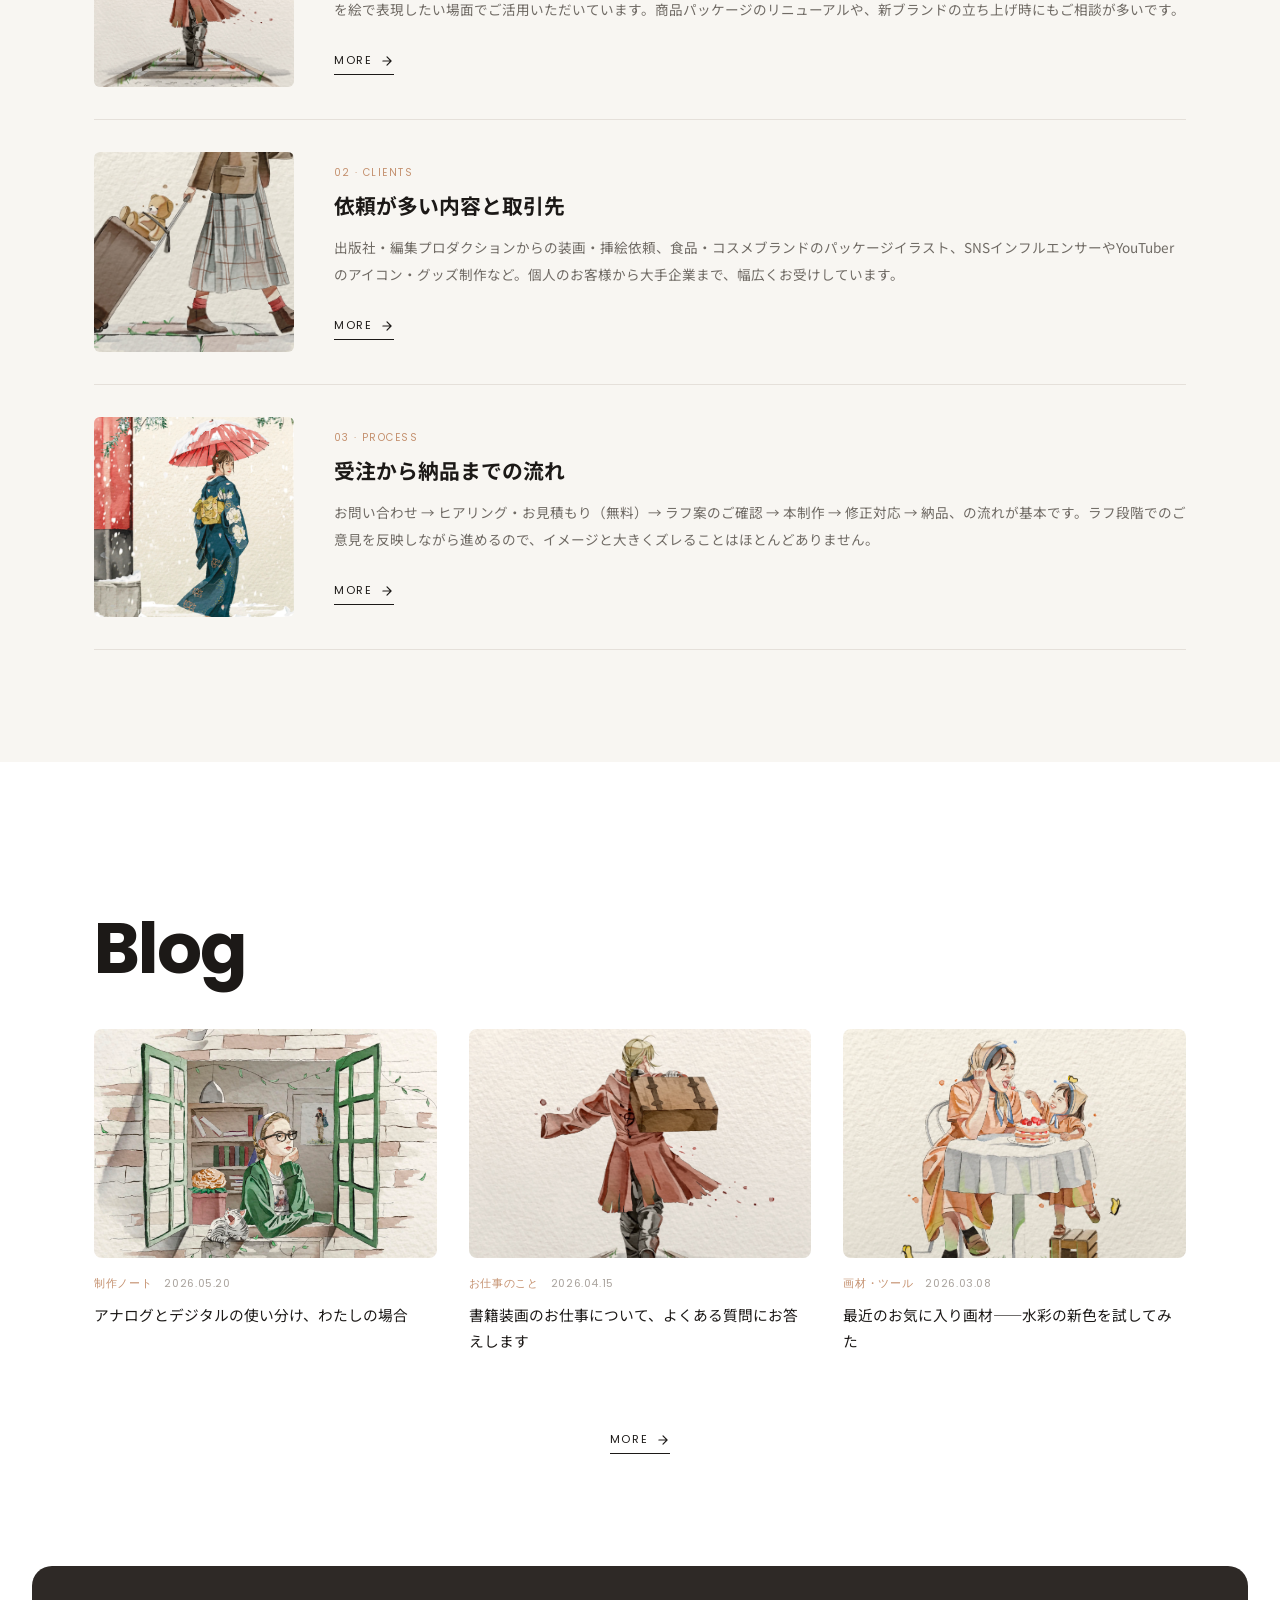
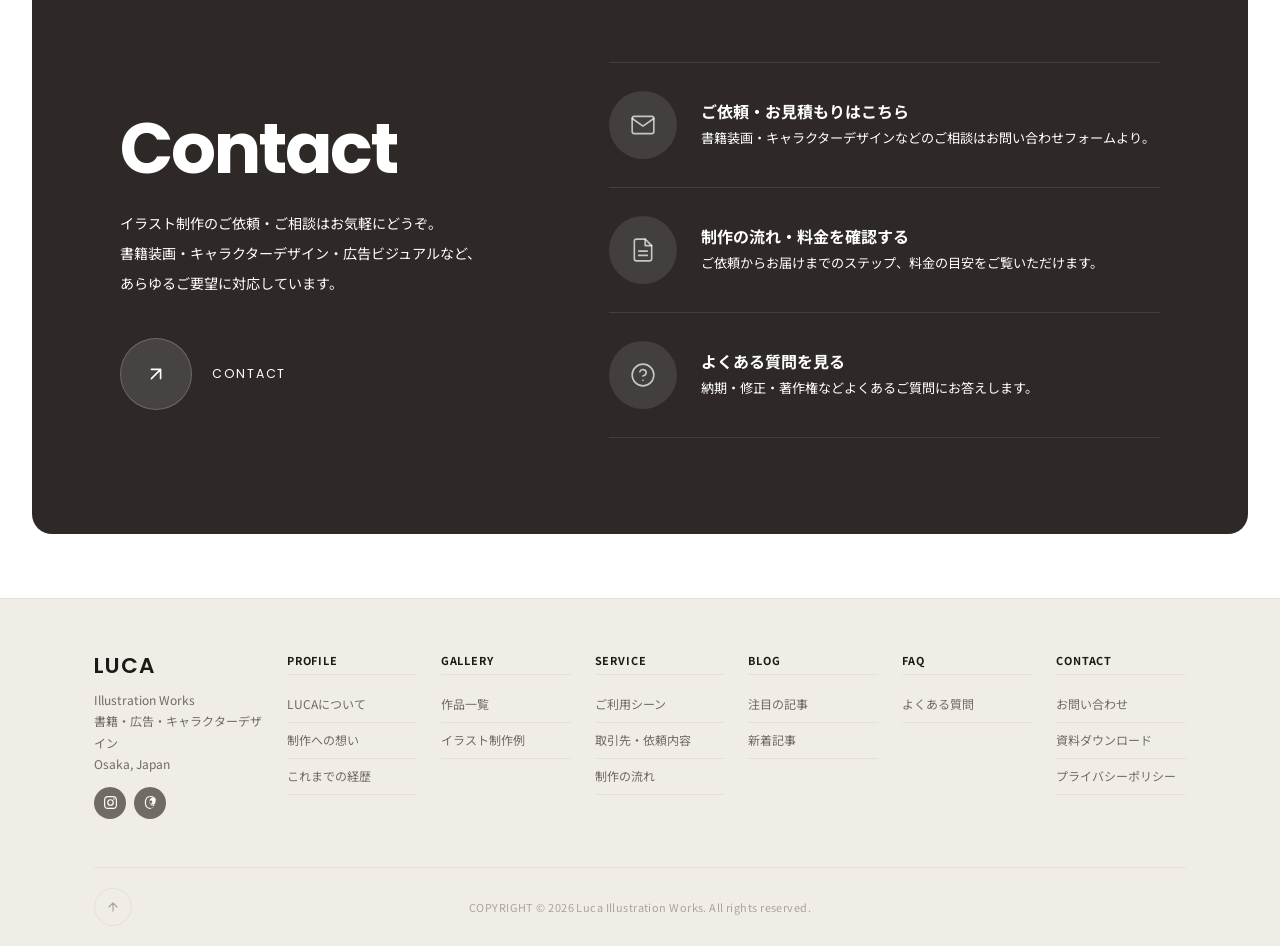
==== commit d23857f8: "feat: SPナビメニュー下部にブランドエリア（ロゴ・タグライン・SNS）を追加 Co-Authored-By: Claude Sonnet 4.6 <noreply@anthropic.com>" ====
--- a/index.html
+++ b/index.html
@@ -774,7 +774,6 @@
         <a href="download.html" class="header-cta-btn header-cta-btn--outline"><svg width="14" height="14" viewBox="0 0 24 24" fill="none" stroke="currentColor" stroke-width="2" stroke-linecap="round" stroke-linejoin="round"><path d="M21 15v4a2 2 0 0 1-2 2H5a2 2 0 0 1-2-2v-4"/><polyline points="7 10 12 15 17 10"/><line x1="12" y1="15" x2="12" y2="3"/></svg>資料ダウンロード</a>
       </div>
 
-
       <div class="nav-brand">
         <a href="/" class="nav-brand-logo">LUCA</a>
         <p class="nav-brand-tagline">Illustration Works<br>書籍・広告・キャラクターデザイン<br>Osaka, Japan</p>
@@ -783,6 +782,7 @@
           <a href="https://www.threads.com/@imagen_luca?igshid=NTc4MTIwNjQ2YQ==" class="ft-sns-icon" aria-label="Threads" target="_blank" rel="noopener"><svg width="14" height="14" viewBox="0 0 24 24" fill="currentColor"><path d="M12.186 24h-.007c-3.581-.024-6.334-1.205-8.184-3.509C2.35 18.44 1.5 15.586 1.472 12.01v-.017c.03-3.579.879-6.43 2.525-8.482C5.845 1.205 8.6.024 12.18 0h.014c2.746.02 5.043.725 6.826 2.098 1.702 1.31 2.807 3.171 3.288 5.529l-2.498.368c-.79-3.971-3.277-5.996-7.617-6.006-2.915.015-5.084.925-6.45 2.706C4.48 6.094 3.76 8.499 3.737 11.99c.024 3.494.745 5.9 2.006 7.299 1.367 1.782 3.537 2.69 6.455 2.706 2.668-.012 4.52-.707 5.62-2.113.813-1.026 1.254-2.537 1.314-4.494a9.856 9.856 0 0 1-.65.032c-3.46 0-6.16-1.165-7.495-3.108-.753-1.08-1.057-2.4-.884-3.82.196-1.614.94-3.01 2.074-3.926 1.09-.882 2.483-1.297 4.044-1.2 1.877.12 3.34.965 4.22 2.398.69 1.124.99 2.635.89 4.494l-.005.091c-.042.966-.227 1.845-.555 2.62-.47 1.115-1.218 1.944-2.218 2.46-.56.29-1.17.467-1.82.525l-.022.002c-.172.015-.345.022-.52.022-1.71 0-3.234-.593-4.41-1.715.126 1.04.44 1.838.95 2.367.655.693 1.674 1.038 3.029 1.026.65-.006 1.22-.094 1.7-.26l.826 2.334c-.764.27-1.637.42-2.597.432zm.314-10.065c.144.023.285.034.42.034.51 0 .952-.152 1.316-.452.508-.419.837-1.068.978-1.932.101-.621.094-1.214-.022-1.715-.181-.779-.61-1.315-1.274-1.592a3.226 3.226 0 0 0-1.093-.196c-.85 0-1.567.275-2.076.796-.508.52-.793 1.265-.848 2.21-.06 1.003.184 1.828.706 2.39.484.52 1.197.813 2.057.857l-.164-.4z"/></svg></a>
         </div>
       </div>
+
     </nav>
     <div class="header-cta">
       <a href="contact.html" class="header-cta-btn header-cta-btn--fill"><svg width="12" height="12" viewBox="0 0 24 24" fill="none" stroke="currentColor" stroke-width="2" stroke-linecap="round" stroke-linejoin="round"><path d="M4 4h16c1.1 0 2 .9 2 2v12c0 1.1-.9 2-2 2H4c-1.1 0-2-.9-2-2V6c0-1.1.9-2 2-2z"/><polyline points="22,6 12,13 2,6"/></svg>お問い合わせ</a>
--- a/style.css
+++ b/style.css
@@ -802,7 +802,6 @@
   .nav-brand {
     width: 100%;
     padding: 1.25rem 0 .5rem;
-    border-top: 1px solid var(--border);
     text-align: center;
   }
   .nav-brand-logo {
@@ -852,7 +851,7 @@
   }
 }
 .nav-lang { display: none; }
-@media (min-width: 961px) { .nav-cta-wrap { display: none; } }
+@media (min-width: 961px) { .nav-cta-wrap { display: none; } .nav-brand { display: none; } }
 @media (max-width: 640px) {
   .cta-inline {
     flex-direction: column;
